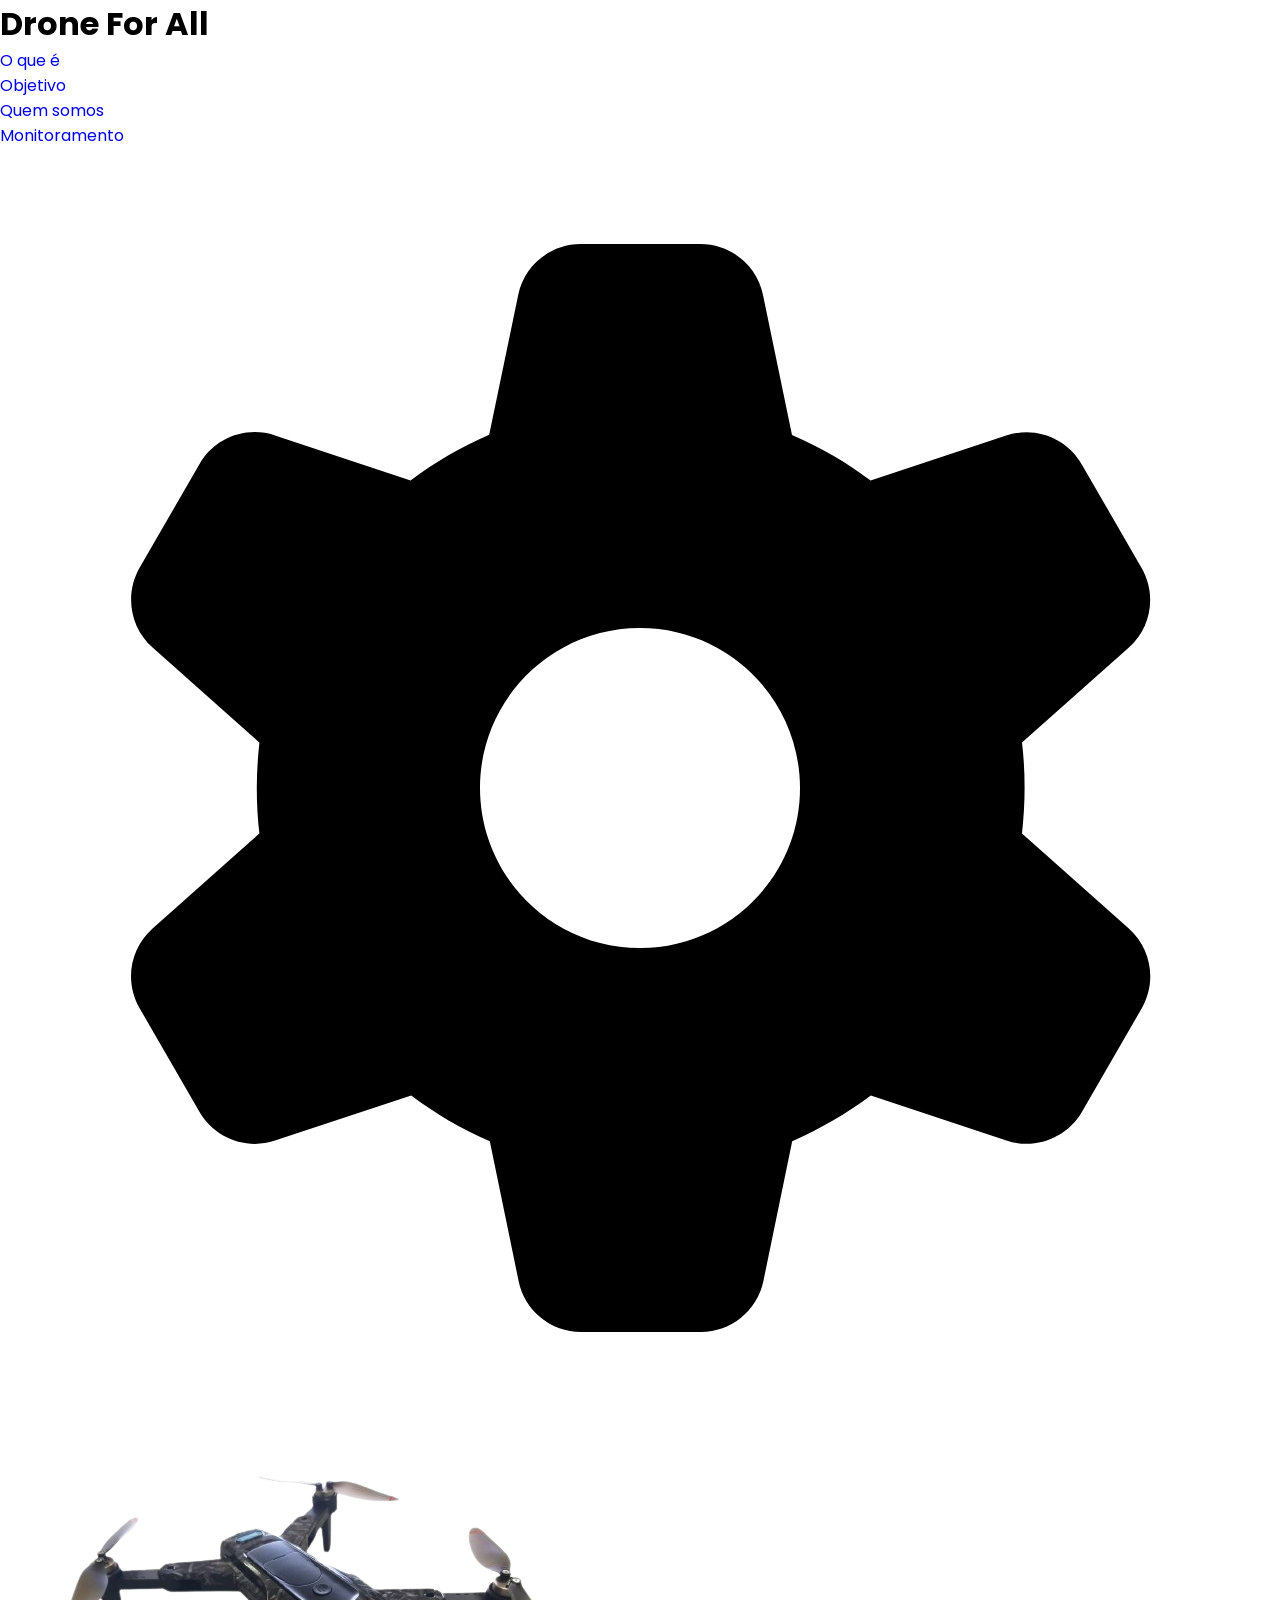
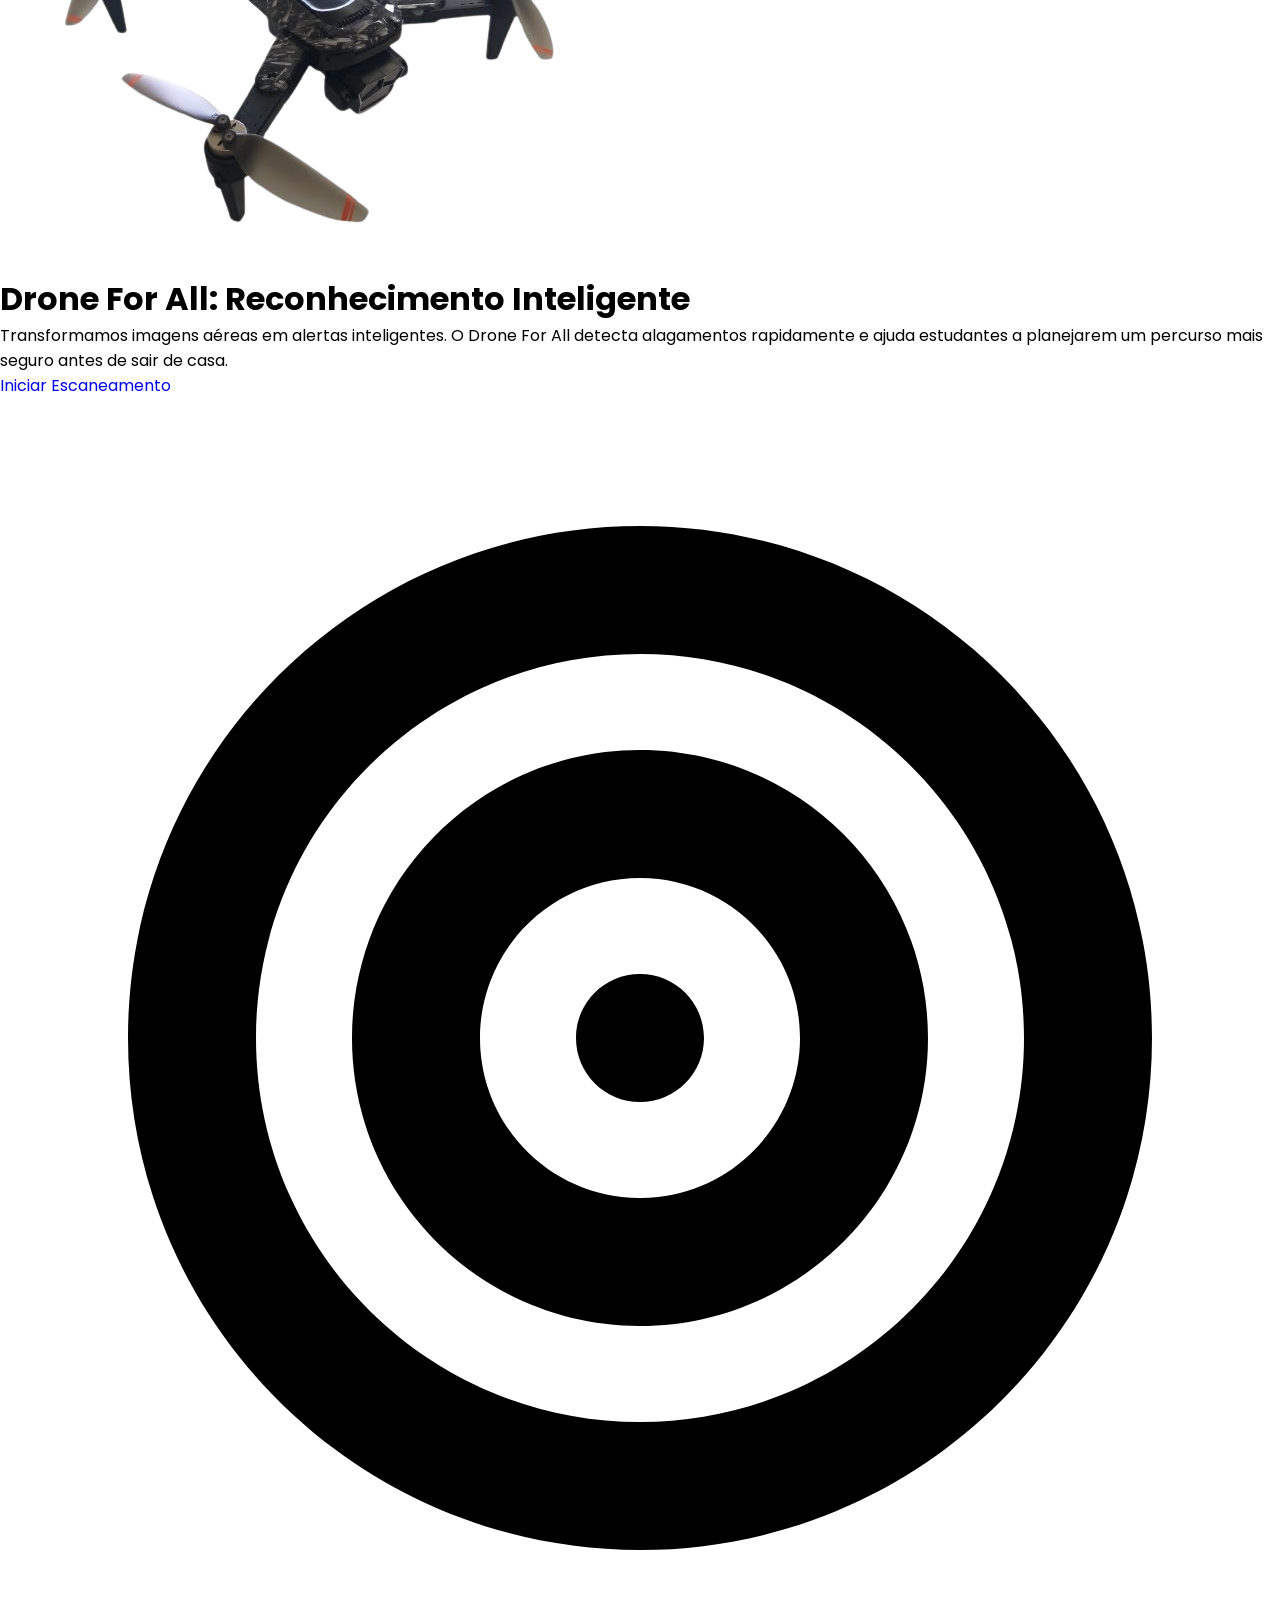
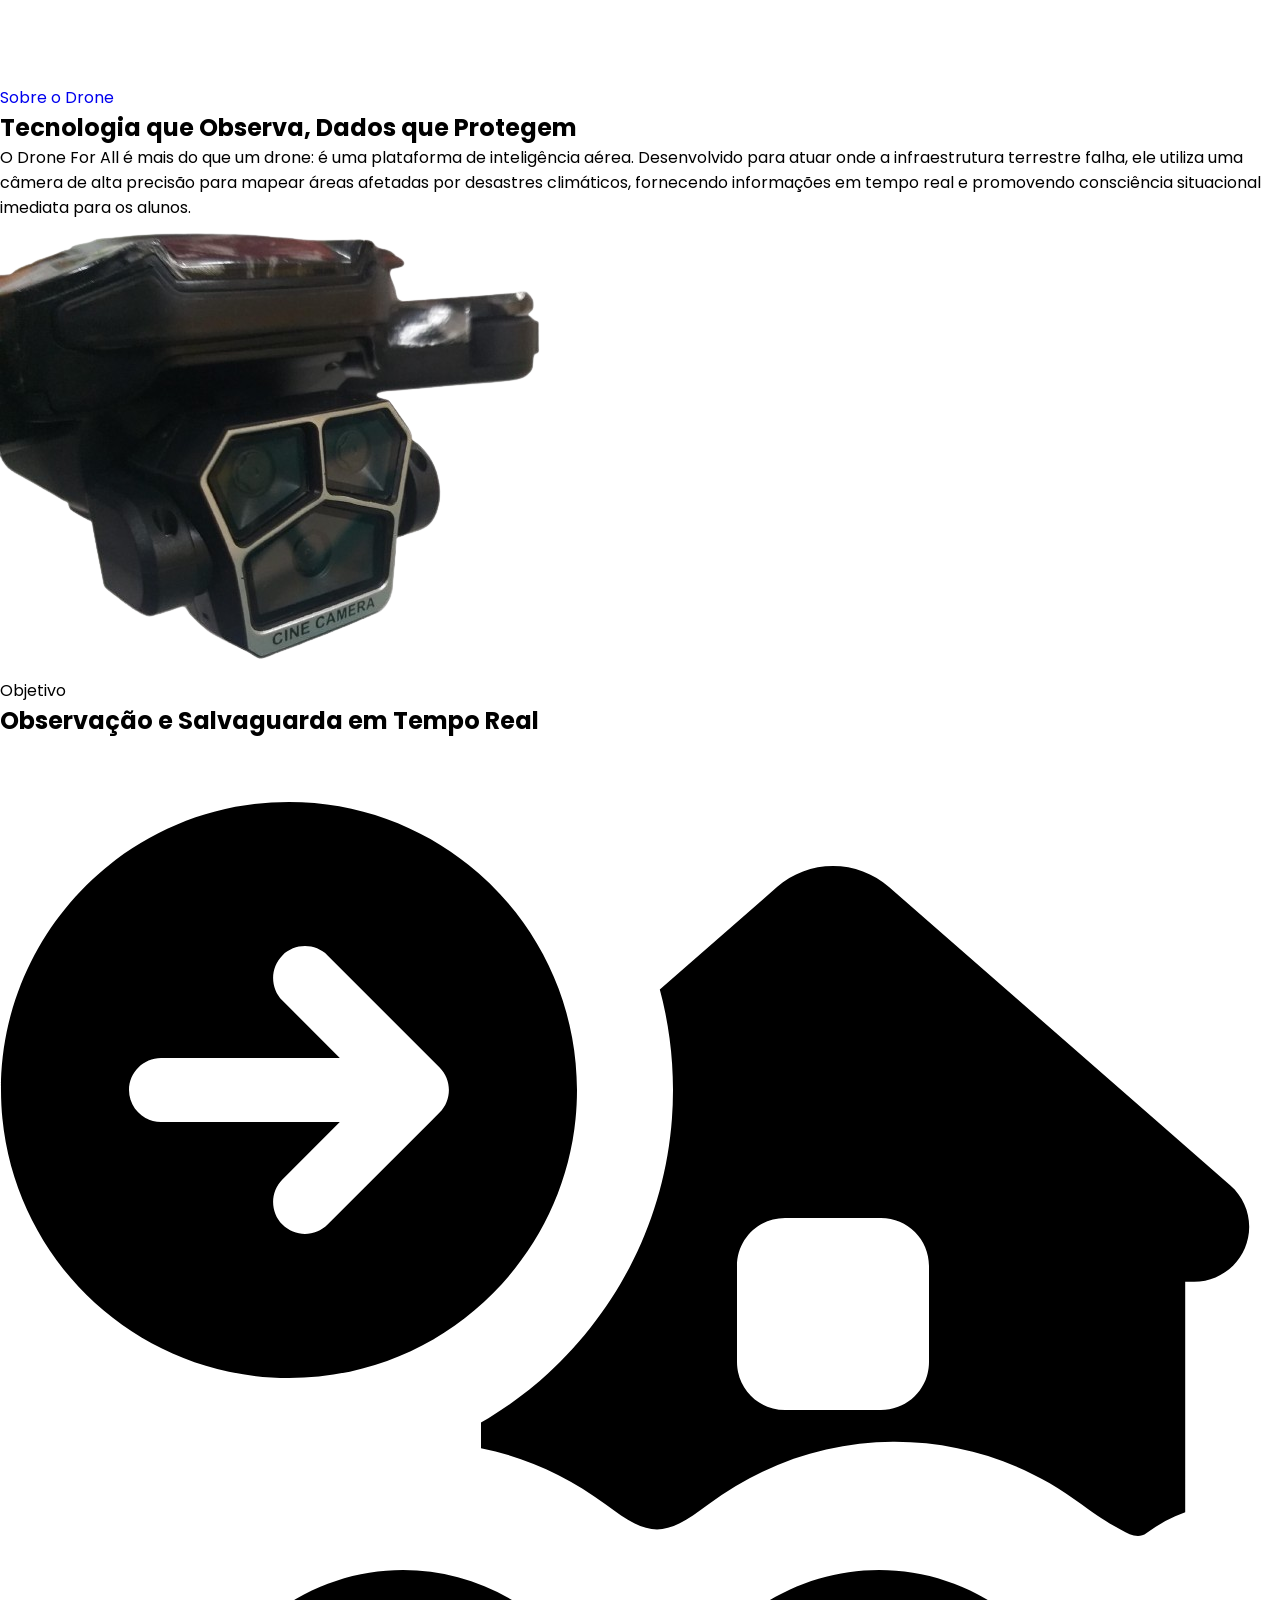
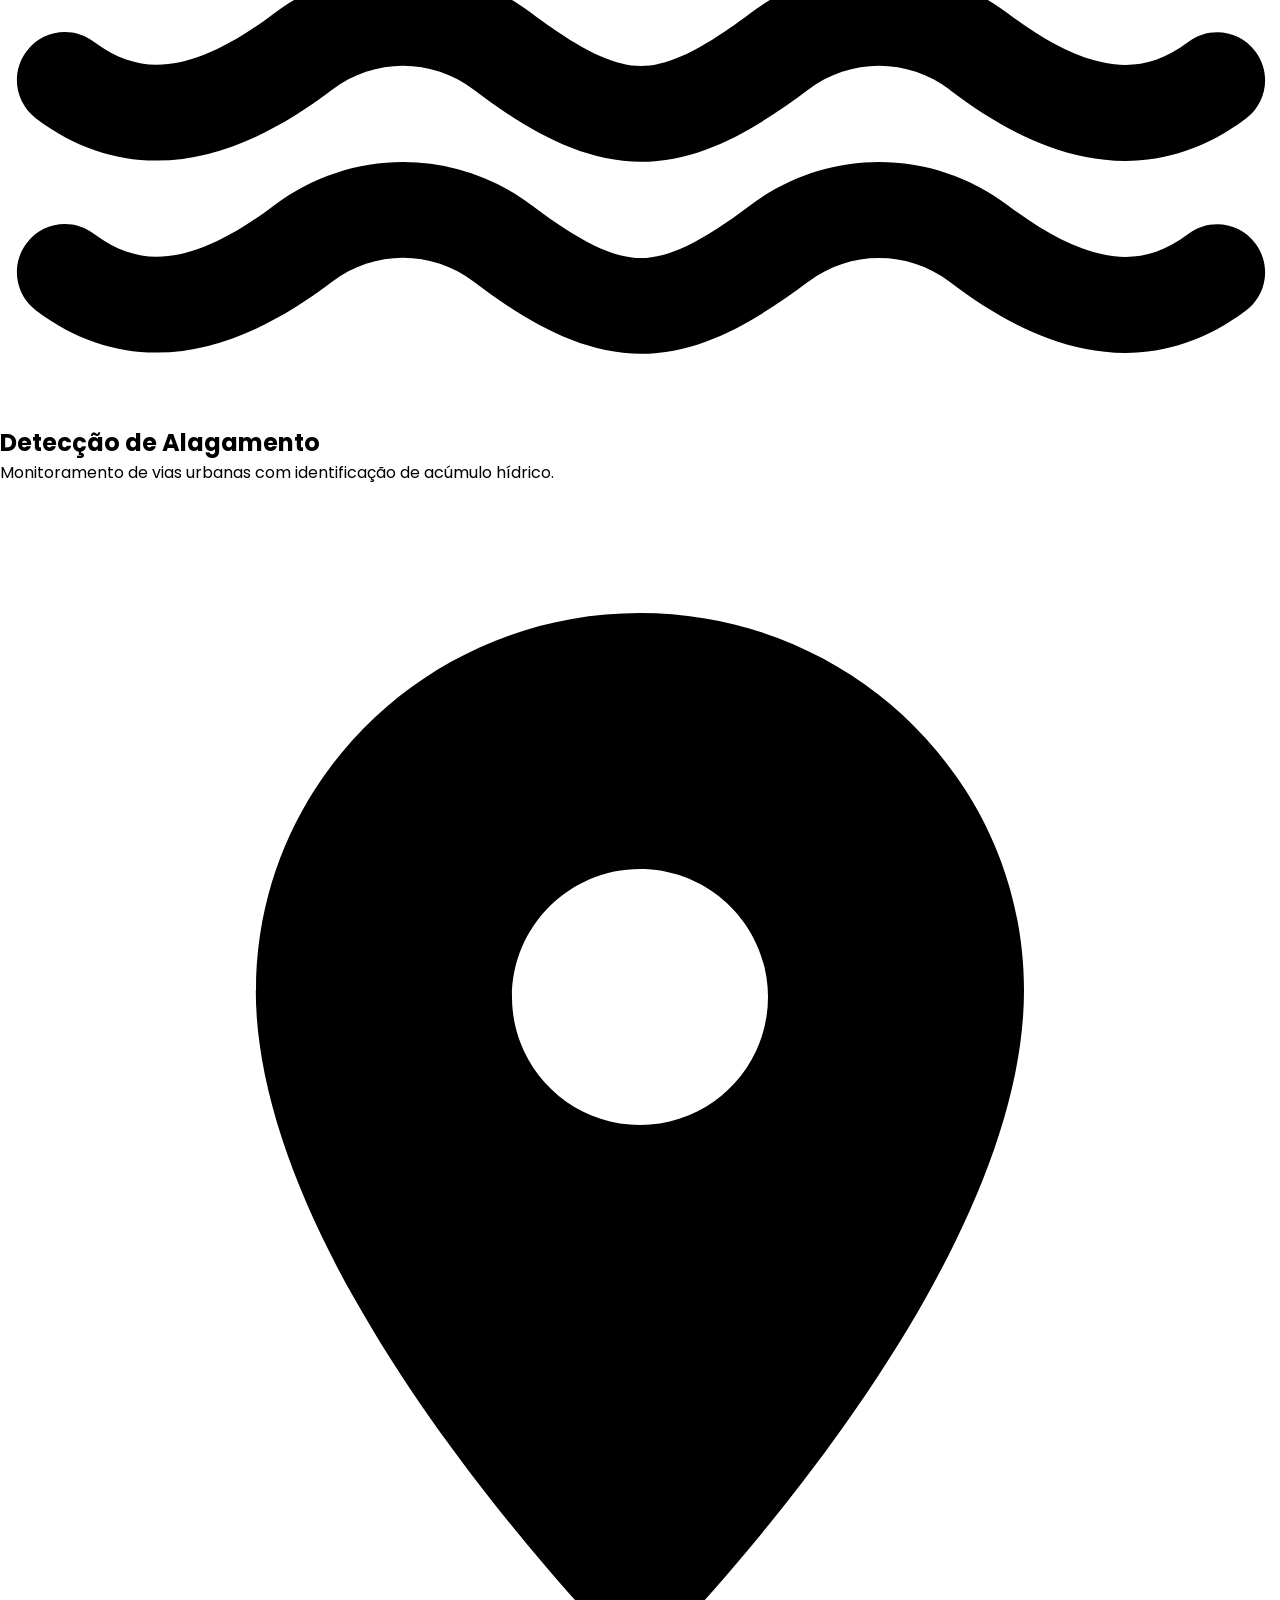
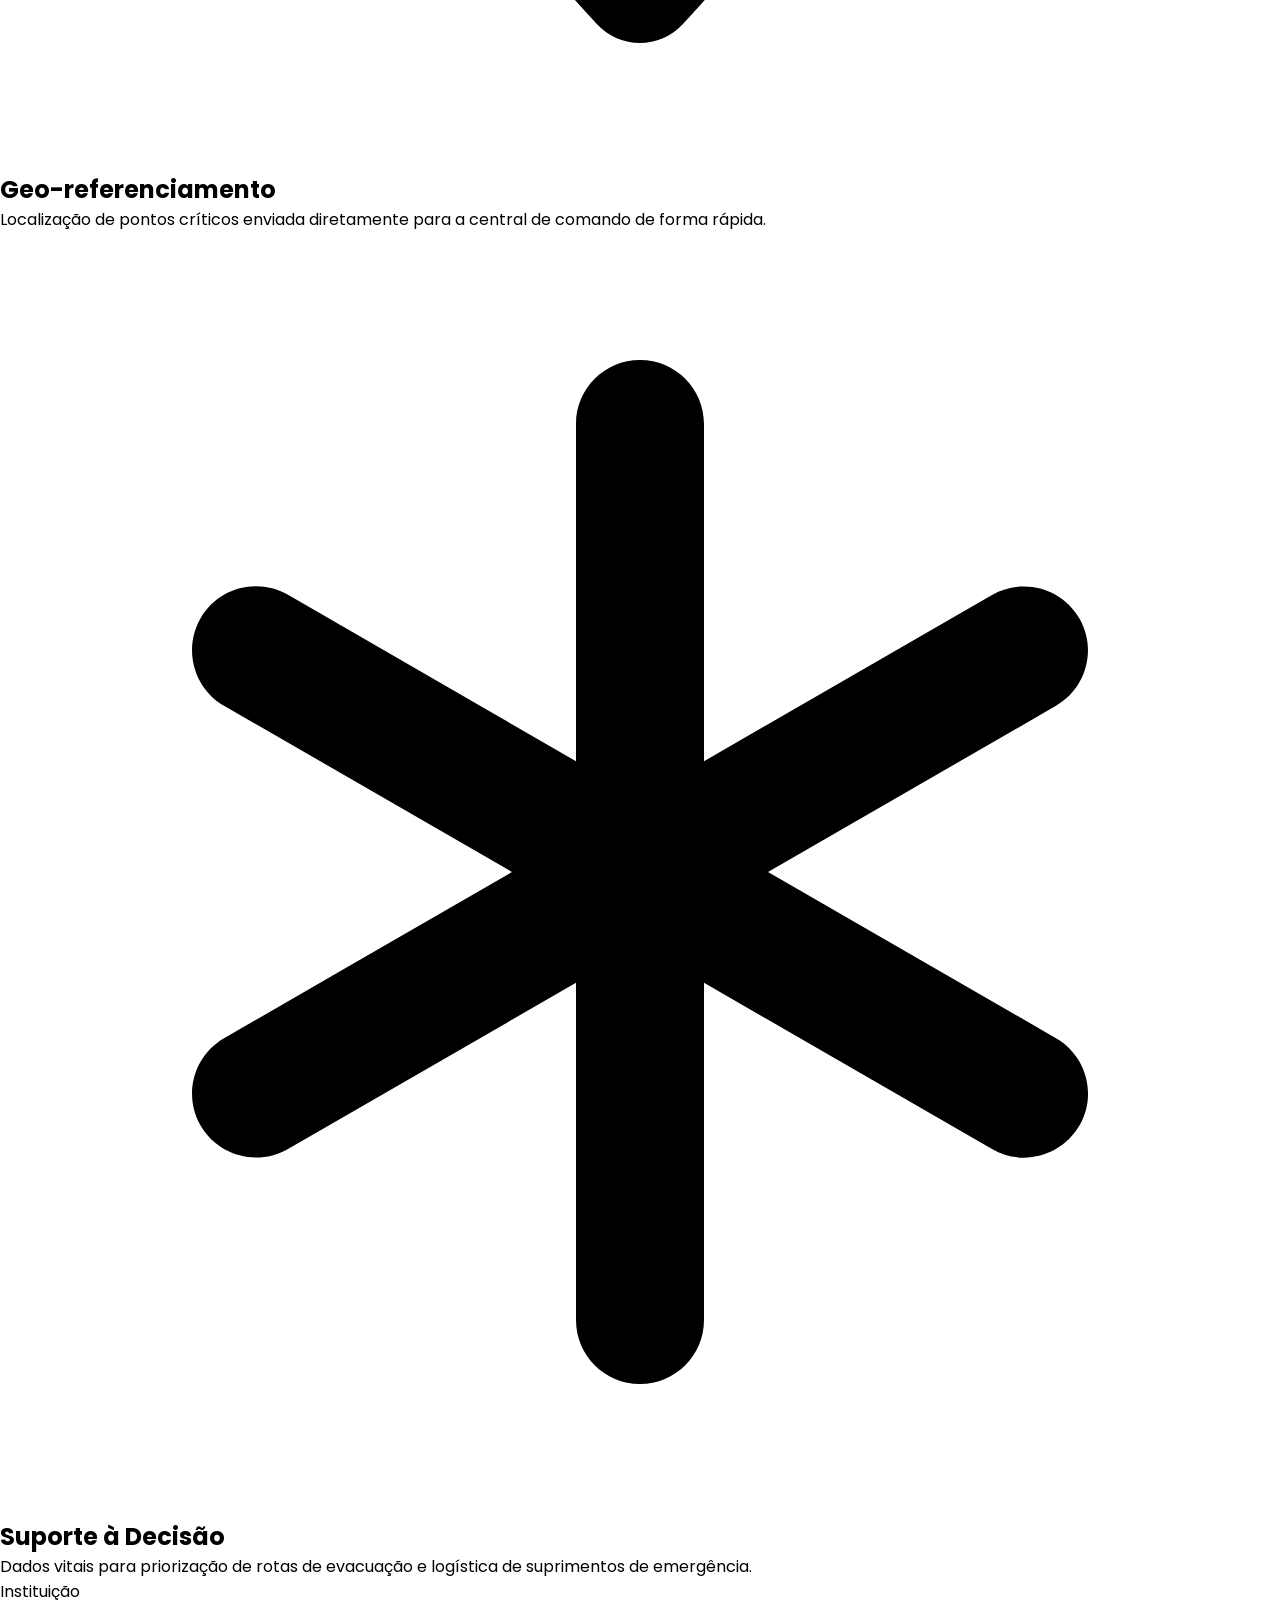
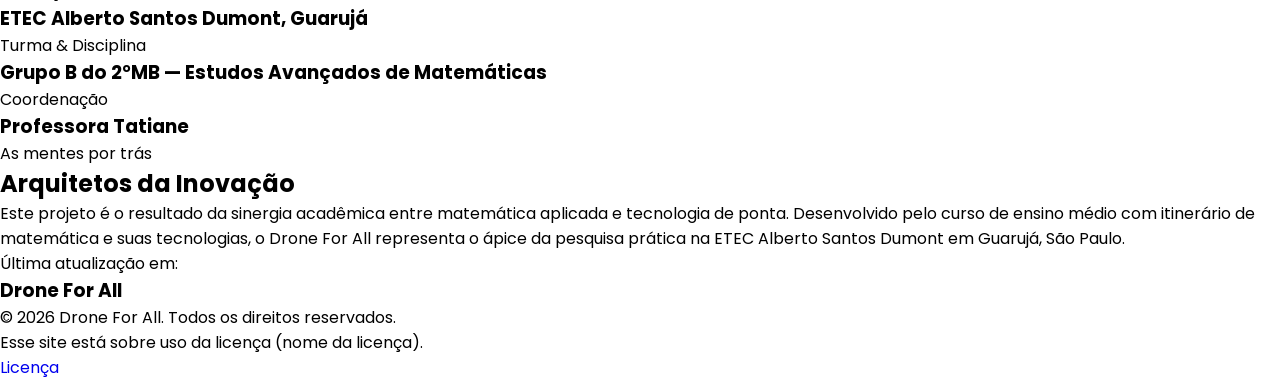
==== index.html @ 11ef4b7c "disponibilizar raiz do projeto" ====
<!doctype html>
<html lang="pt-br">
  <head>
    <meta charset="UTF-8" />
    <meta http-equiv="X-UA-Compatible" content="IE=edge" />
    <meta name="viewport" content="width=device-width, initial-scale=1.0" />
    <title>Drone For All</title>
    <link rel="stylesheet" href="style.css" />
    <link rel="shortcut icon" href="/images/drone_sem_fundo.png" type="image/x-icon">
    <link rel="preconnect" href="https://fonts.googleapis.com" />
    <link rel="preconnect" href="https://fonts.gstatic.com" crossorigin />
    <link
      href="https://fonts.googleapis.com/css2?family=Poppins:ital,wght@0,100;0,200;0,300;0,400;0,500;0,600;0,700;0,800;0,900;1,100;1,200;1,300;1,400;1,500;1,600;1,700;1,800;1,900&display=swap"
      rel="stylesheet"
    />
  </head>
  <body>
    <header>
      <div id="header">
        <h1>Drone For All</h1>

        <nav>
          <ul>
            <li><a href="#whatIs">O que é</a></li>
            <li><a href="#objective">Objetivo</a></li>
            <li><a href="#aboutUs">Quem somos</a></li>
            <li><a href="#monitoring">Monitoramento</a></li>
          </ul>
        </nav>

        <!-- SVG de engrenagem -->
        <svg id="gear" xmlns="http://www.w3.org/2000/svg" viewBox="0 0 640 640">
          <!--!Font Awesome Free v7.3.1 by @fontawesome - https://fontawesome.com License - https://fontawesome.com/license/free Copyright 2026 Fonticons, Inc.-->
          <path
            d="M259.1 73.5C262.1 58.7 275.2 48 290.4 48L350.2 48C365.4 48 378.5 58.7 381.5 73.5L396 143.5C410.1 149.5 423.3 157.2 435.3 166.3L503.1 143.8C517.5 139 533.3 145 540.9 158.2L570.8 210C578.4 223.2 575.7 239.8 564.3 249.9L511 297.3C511.9 304.7 512.3 312.3 512.3 320C512.3 327.7 511.8 335.3 511 342.7L564.4 390.2C575.8 400.3 578.4 417 570.9 430.1L541 481.9C533.4 495 517.6 501.1 503.2 496.3L435.4 473.8C423.3 482.9 410.1 490.5 396.1 496.6L381.7 566.5C378.6 581.4 365.5 592 350.4 592L290.6 592C275.4 592 262.3 581.3 259.3 566.5L244.9 496.6C230.8 490.6 217.7 482.9 205.6 473.8L137.5 496.3C123.1 501.1 107.3 495.1 99.7 481.9L69.8 430.1C62.2 416.9 64.9 400.3 76.3 390.2L129.7 342.7C128.8 335.3 128.4 327.7 128.4 320C128.4 312.3 128.9 304.7 129.7 297.3L76.3 249.8C64.9 239.7 62.3 223 69.8 209.9L99.7 158.1C107.3 144.9 123.1 138.9 137.5 143.7L205.3 166.2C217.4 157.1 230.6 149.5 244.6 143.4L259.1 73.5zM320.3 400C364.5 399.8 400.2 363.9 400 319.7C399.8 275.5 363.9 239.8 319.7 240C275.5 240.2 239.8 276.1 240 320.3C240.2 364.5 276.1 400.2 320.3 400z"
          />
        </svg>
      </div>
    </header>

    <main>
      <div id="hero">
        <img src="/images/drone_sem_fundo.png" alt="drone for all" />

        <h1>Drone For All: Reconhecimento Inteligente</h1>

        <p>
          Transformamos imagens aéreas em alertas inteligentes. O Drone For All
          detecta alagamentos rapidamente e ajuda estudantes a planejarem um
          percurso mais seguro antes de sair de casa.
        </p>

        <div id="btns">
          <a href="#monitoring"
            >Iniciar Escaneamento

            <!-- SVG de alvo -->
            <svg xmlns="http://www.w3.org/2000/svg" viewBox="0 0 640 640">
              <!--!Font Awesome Free v7.3.1 by @fontawesome - https://fontawesome.com License - https://fontawesome.com/license/free Copyright 2026 Fonticons, Inc.-->
              <path
                d="M512 320C512 214 426 128 320 128C214 128 128 214 128 320C128 426 214 512 320 512C426 512 512 426 512 320zM64 320C64 178.6 178.6 64 320 64C461.4 64 576 178.6 576 320C576 461.4 461.4 576 320 576C178.6 576 64 461.4 64 320zM320 400C364.2 400 400 364.2 400 320C400 275.8 364.2 240 320 240C275.8 240 240 275.8 240 320C240 364.2 275.8 400 320 400zM320 176C399.5 176 464 240.5 464 320C464 399.5 399.5 464 320 464C240.5 464 176 399.5 176 320C176 240.5 240.5 176 320 176zM288 320C288 302.3 302.3 288 320 288C337.7 288 352 302.3 352 320C352 337.7 337.7 352 320 352C302.3 352 288 337.7 288 320z"
              /></svg
          ></a>

          <a href="#whatsIs">Sobre o Drone</a>
        </div>
      </div>

      <section id="whatIs">
        <h1>Tecnologia que Observa, Dados que Protegem</h1>

        <p>
          O Drone For All é mais do que um drone: é uma plataforma de
          inteligência aérea. Desenvolvido para atuar onde a infraestrutura
          terrestre falha, ele utiliza uma câmera de alta precisão para mapear
          áreas afetadas por desastres climáticos, fornecendo informações em
          tempo real e promovendo consciência situacional imediata para os
          alunos.
        </p>

        <img src="/images/camera_drone.png" alt="câmera do drone" />
      </section>

      <section id="objective">
        <p>Objetivo</p>

        <h1>Observação e Salvaguarda em Tempo Real</h1>

        <div id="cards">
          <div class="card">
            <!-- SVG de casa em tsunami -->
            <svg xmlns="http://www.w3.org/2000/svg" viewBox="0 0 640 640">
              <!--!Font Awesome Free v7.3.1 by @fontawesome - https://fontawesome.com License - https://fontawesome.com/license/free Copyright 2026 Fonticons, Inc.-->
              <path
                d="M288.5 176C288.5 96.5 224 32 144.5 32C65 32 .5 96.5 .5 176C.5 255.5 65 320 144.5 320C224 320 288.5 255.5 288.5 176zM141.2 108.7C147.4 102.5 157.6 102.5 163.8 108.7L219.8 164.7C226 170.9 226 181.1 219.8 187.3L163.8 243.3C157.6 249.5 147.4 249.5 141.2 243.3C135 237.1 135 226.9 141.2 220.7L169.9 192L80.5 192C71.7 192 64.5 184.8 64.5 176C64.5 167.2 71.7 160 80.5 160L169.9 160L141.2 131.3C135 125.1 135 114.9 141.2 108.7zM336.5 176C336.5 247.1 297.9 309.1 240.5 342.3L240.5 355.1C262.6 359.6 283.9 369 302.9 383.3C325 399.9 332 399.9 354.1 383.3C381.6 362.6 414 352.1 446.5 351.9C479.6 351.7 512.8 362.1 540.9 383.3C547.8 388.5 553.7 392.3 558.9 395C559.5 395.3 560.1 395.6 560.7 396C564.9 398.3 569.2 400.6 573.3 397.5C579.3 393 585.9 389.5 592.6 387.1L592.6 271.9L597.1 271.9C612.3 271.9 624.6 259.6 624.6 244.4C624.6 236.5 621.2 228.9 615.2 223.7L444.5 74.5C436.8 67.7 426.8 64 416.5 64C406.2 64 396.2 67.7 388.5 74.5L329.9 125.8C334.2 141.8 336.5 158.6 336.5 176zM368.5 264C368.5 250.7 379.2 240 392.5 240L440.5 240C453.8 240 464.5 250.7 464.5 264L464.5 312C464.5 325.3 453.8 336 440.5 336L392.5 336C379.2 336 368.5 325.3 368.5 312L368.5 264zM475.1 476.1C494.1 490.5 517 504.3 542.3 509.4C568.8 514.8 596.6 510.2 623 490.3C633.6 482.3 635.7 467.3 627.7 456.7C619.7 446.1 604.7 444 594.1 452C579.2 463.2 565.5 465.1 551.8 462.3C536.9 459.3 520.9 450.4 504 437.7C465.6 408.7 413.5 408.7 375 437.7C351 455.8 334.3 464 320.5 464C306.7 464 290 455.8 266 437.7C227.6 408.7 175.5 408.7 137 437.7C115.4 454 95.7 463.5 78.1 463.4C68.5 463.3 58.2 460.4 46.9 451.9C36.3 443.9 21.3 446 13.3 456.6C5.3 467.2 7.4 482.2 18 490.2C37.1 504.6 57.4 511.2 77.8 511.3C111.7 511.5 142.1 493.9 165.9 476C187.2 459.9 215.8 459.9 237.1 476C261.3 494.3 289.4 511.9 320.5 511.9C351.6 511.9 379.6 494.2 403.9 476C425.2 459.9 453.8 459.9 475.1 476zM403.9 572.1C425.2 556 453.8 556 475.1 572.1C494.1 586.5 517 600.3 542.3 605.4C568.8 610.8 596.6 606.2 623 586.3C633.6 578.3 635.7 563.3 627.7 552.7C619.7 542.1 604.7 540 594.1 548C579.2 559.2 565.5 561.1 551.8 558.3C536.9 555.3 520.9 546.4 504 533.7C465.6 504.7 413.5 504.7 375 533.7C351 551.8 334.3 560 320.5 560C306.7 560 290 551.8 266 533.7C227.6 504.7 175.5 504.7 137 533.7C115.4 550 95.7 559.5 78.1 559.4C68.5 559.3 58.2 556.4 46.9 547.9C36.3 539.9 21.3 542 13.3 552.6C5.3 563.2 7.4 578.2 18 586.2C37.1 600.6 57.4 607.2 77.8 607.3C111.7 607.5 142.1 589.9 165.9 572C187.2 555.9 215.8 555.9 237.1 572C261.3 590.3 289.4 607.9 320.5 607.9C351.6 607.9 379.6 590.2 403.9 572z"
              />
            </svg>

            <h1>Detecção de Alagamento</h1>

            <p>
              Monitoramento de vias urbanas com identificação de acúmulo
              hídrico.
            </p>
          </div>

          <div class="card">
            <!-- SVG de local point -->
            <svg xmlns="http://www.w3.org/2000/svg" viewBox="0 0 640 640">
              <!--!Font Awesome Free v7.3.1 by @fontawesome - https://fontawesome.com License - https://fontawesome.com/license/free Copyright 2026 Fonticons, Inc.-->
              <path
                d="M128 252.6C128 148.4 214 64 320 64C426 64 512 148.4 512 252.6C512 371.9 391.8 514.9 341.6 569.4C329.8 582.2 310.1 582.2 298.3 569.4C248.1 514.9 127.9 371.9 127.9 252.6zM320 320C355.3 320 384 291.3 384 256C384 220.7 355.3 192 320 192C284.7 192 256 220.7 256 256C256 291.3 284.7 320 320 320z"
              />
            </svg>

            <h1>Geo-referenciamento</h1>

            <p>
              Localização de pontos críticos enviada diretamente para a central
              de comando de forma rápida.
            </p>
          </div>

          <div class="card">
            <!-- SVG de asterisco -->
            <svg xmlns="http://www.w3.org/2000/svg" viewBox="0 0 640 640">
              <!--!Font Awesome Free v7.3.1 by @fontawesome - https://fontawesome.com License - https://fontawesome.com/license/free Copyright 2026 Fonticons, Inc.-->
              <path
                d="M320 64C337.7 64 352 78.3 352 96L352 264.6L496 181.5C511.3 172.7 530.9 177.9 539.7 193.2C548.5 208.5 543.3 228.1 528 236.9L384 320L528 403.1C543.3 411.9 548.6 431.5 539.7 446.8C530.8 462.1 511.3 467.4 496 458.5L352 375.4L352 544C352 561.7 337.7 576 320 576C302.3 576 288 561.7 288 544L288 375.4L144 458.5C128.7 467.3 109.1 462.1 100.3 446.8C91.5 431.5 96.7 412 112 403.1L256 320L112 236.9C96.7 228 91.5 208.5 100.3 193.1C109.1 177.7 128.7 172.6 144 181.4L288 264.6L288 96C288 78.3 302.3 64 320 64z"
              />
            </svg>

            <h1>Suporte à Decisão</h1>

            <p>
              Dados vitais para priorização de rotas de evacuação e logística de
              suprimentos de emergência.
            </p>
          </div>
        </div>
      </section>

      <section id="aboutUs">
        <div id="cards">
          <div class="card">
            <p class="label">Instituição</p>

            <h3>ETEC Alberto Santos Dumont, Guarujá</h3>
          </div>

          <div class="card">
            <p class="label">Turma & Disciplina</p>

            <h3>Grupo B do 2°MB — Estudos Avançados de Matemáticas</h3>
          </div>

          <div class="card">
            <p class="label">Coordenação</p>

            <h3>Professora Tatiane</h3>
          </div>
        </div>

        <div id="content">
          <p class="label">As mentes por trás</p>

          <h1>Arquitetos da Inovação</h1>

          <p>
            Este projeto é o resultado da sinergia acadêmica entre matemática
            aplicada e tecnologia de ponta. Desenvolvido pelo curso de ensino
            médio com itinerário de matemática e suas tecnologias, o Drone For
            All representa o ápice da pesquisa prática na ETEC Alberto Santos
            Dumont em Guarujá, São Paulo.
          </p>
        </div>
      </section>

      <section id="monitoring">
        <!-- Colocar mapa das áreas alagadas. Não faço ideia de como vou ser capaz de fazer isso -->

        <div id="card">
          <p class="label">Última atualização em:</p>

          <div id="time"></div>
        </div>
      </section>
    </main>

    <footer>
      <h3>Drone For All</h3>

      <p>&copy; 2026 Drone For All. Todos os direitos reservados.</p>

      <p>Esse site está sobre uso da licença (nome da licença).</p>

      <a href="/LICENSE">Licença</a>
    </footer>
  </body>
</html>
---- style.css ----
* {
    margin: 0;
    padding: 0;
    box-sizing: border-box;
    font-family: 'Poppins', sans-serif;
    text-decoration: none;
}
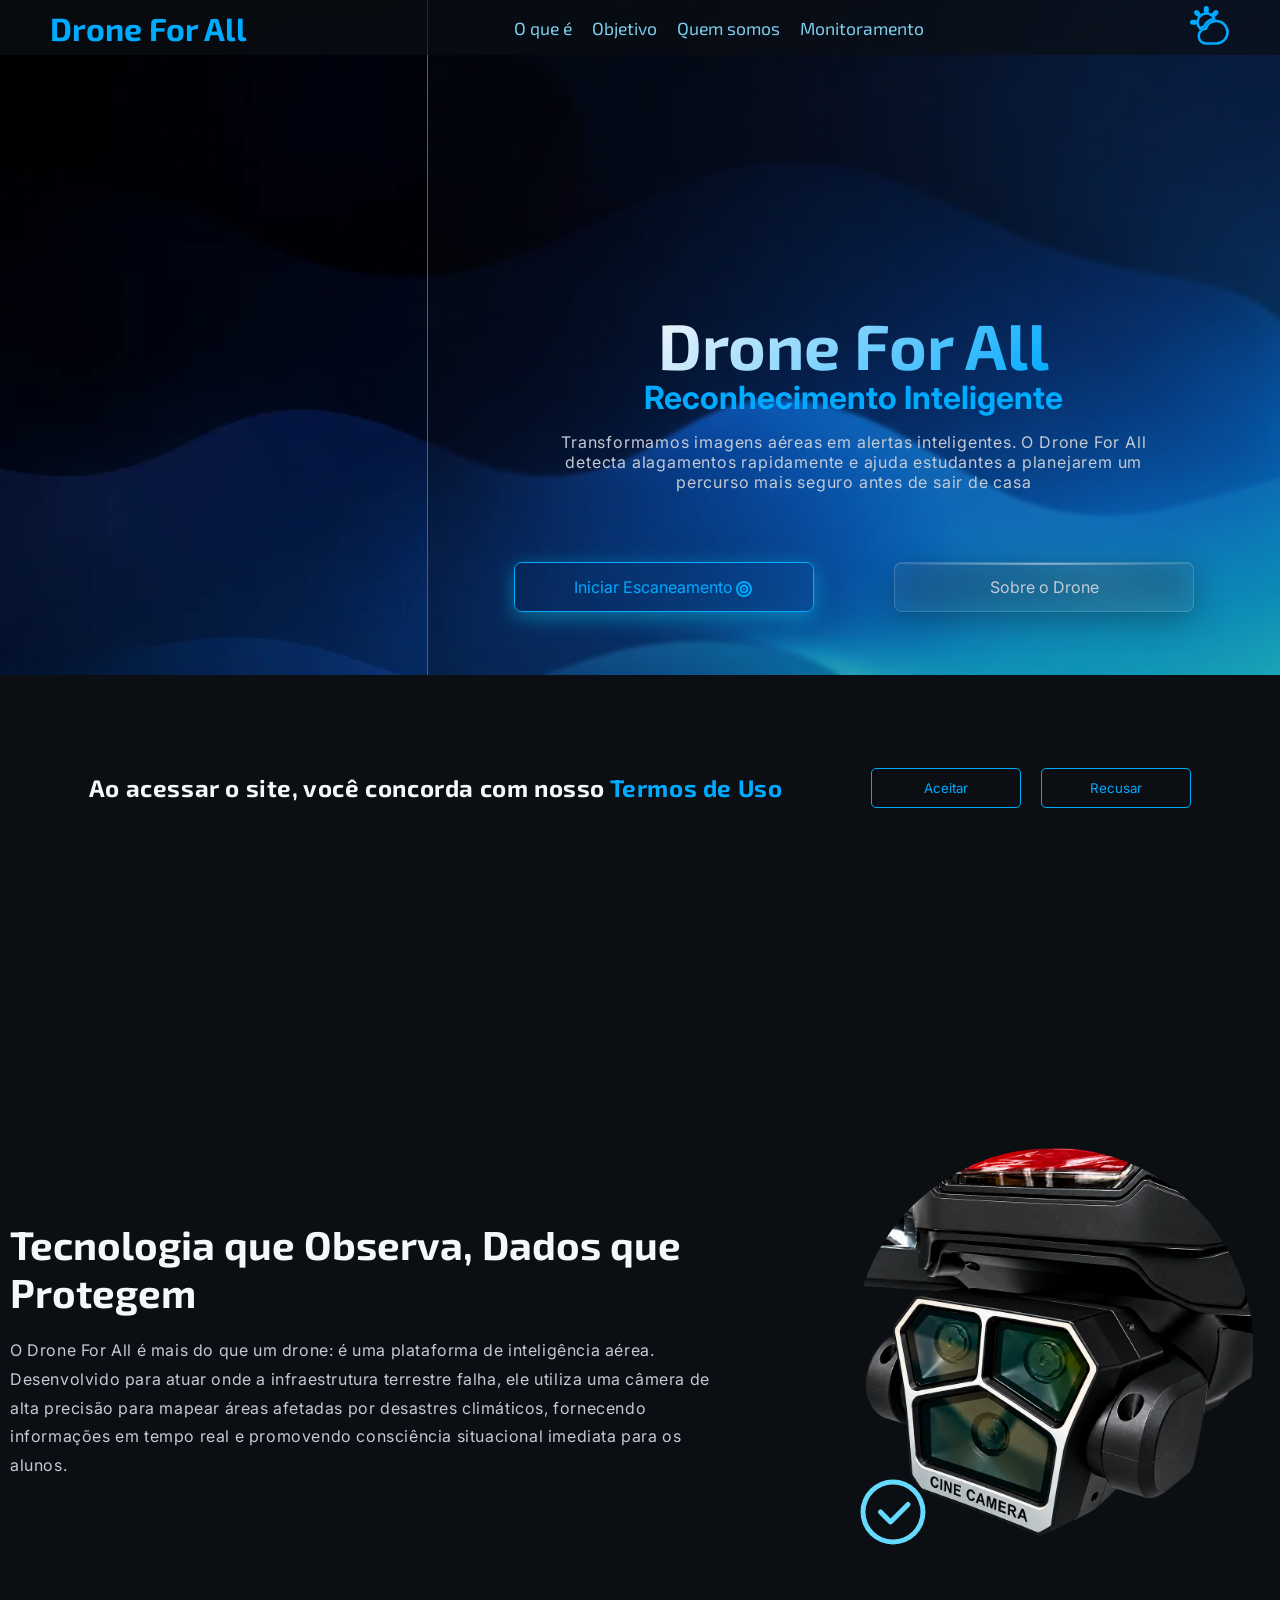
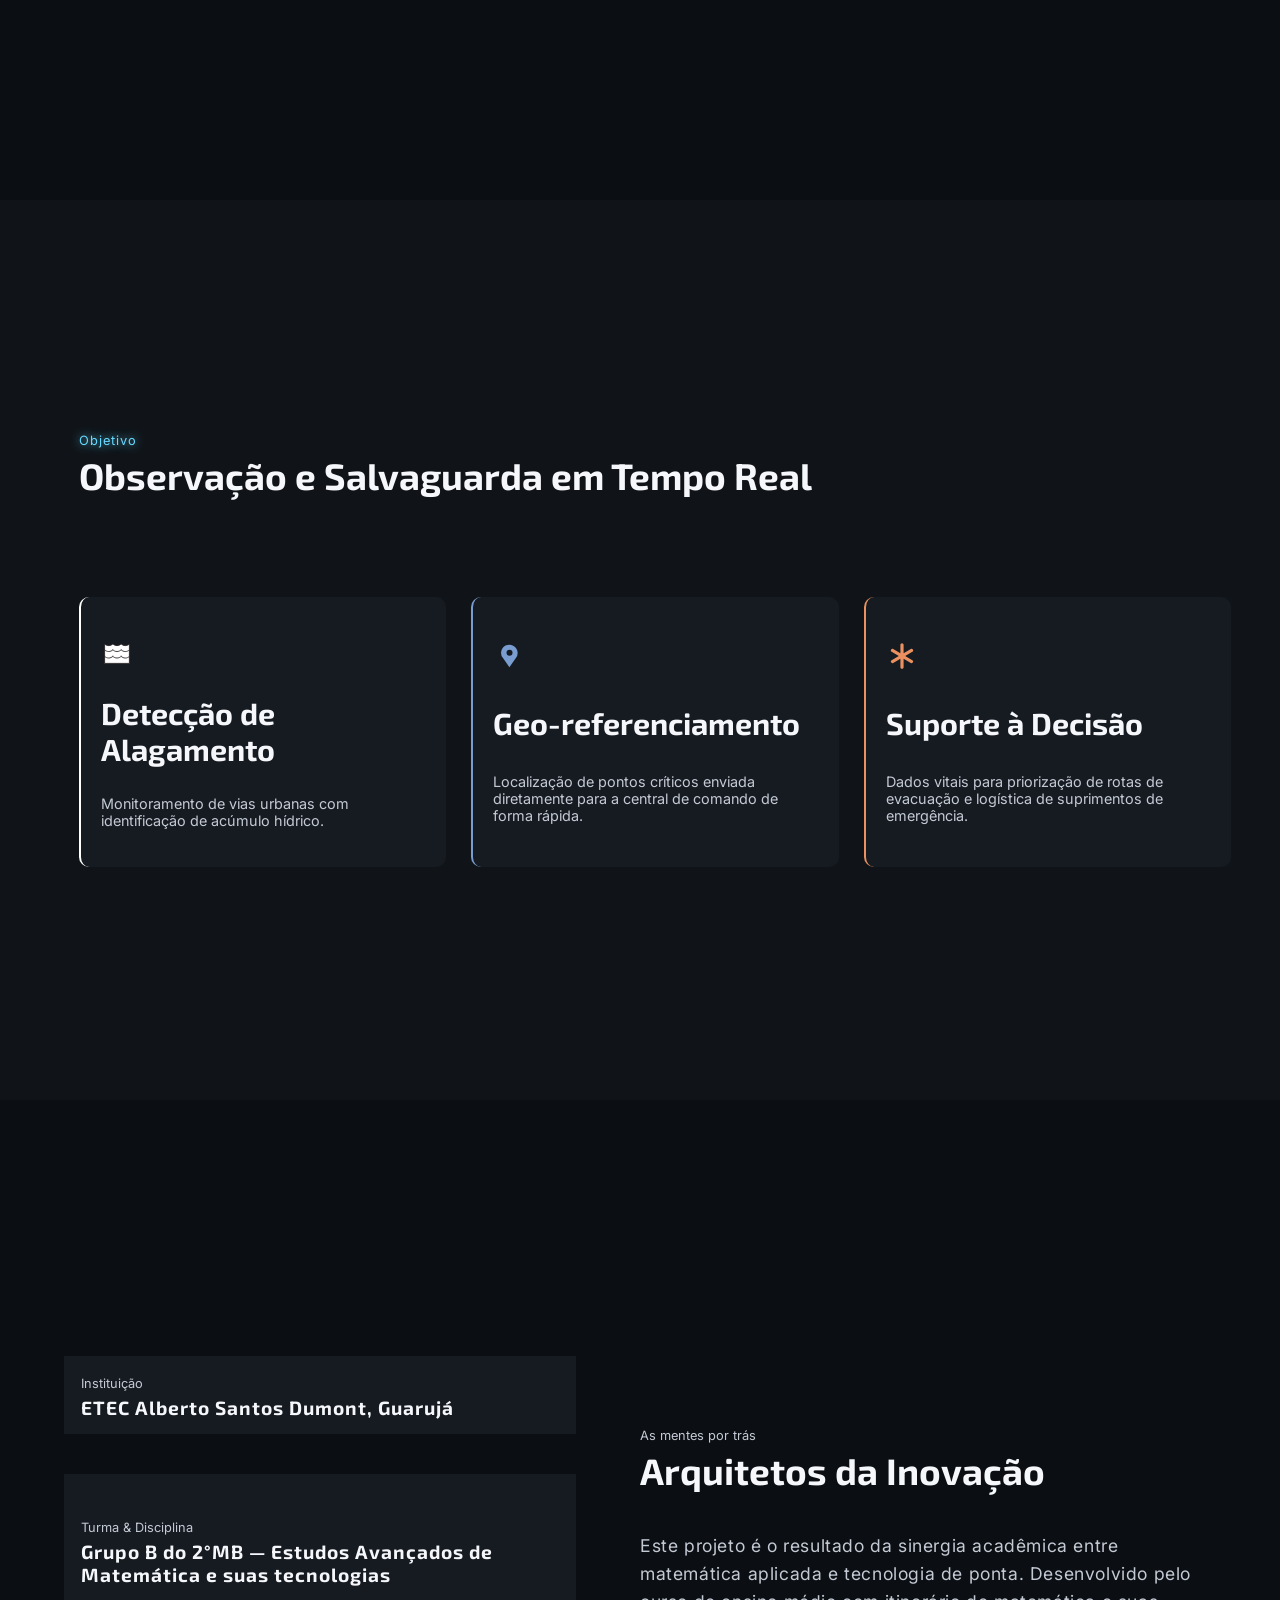
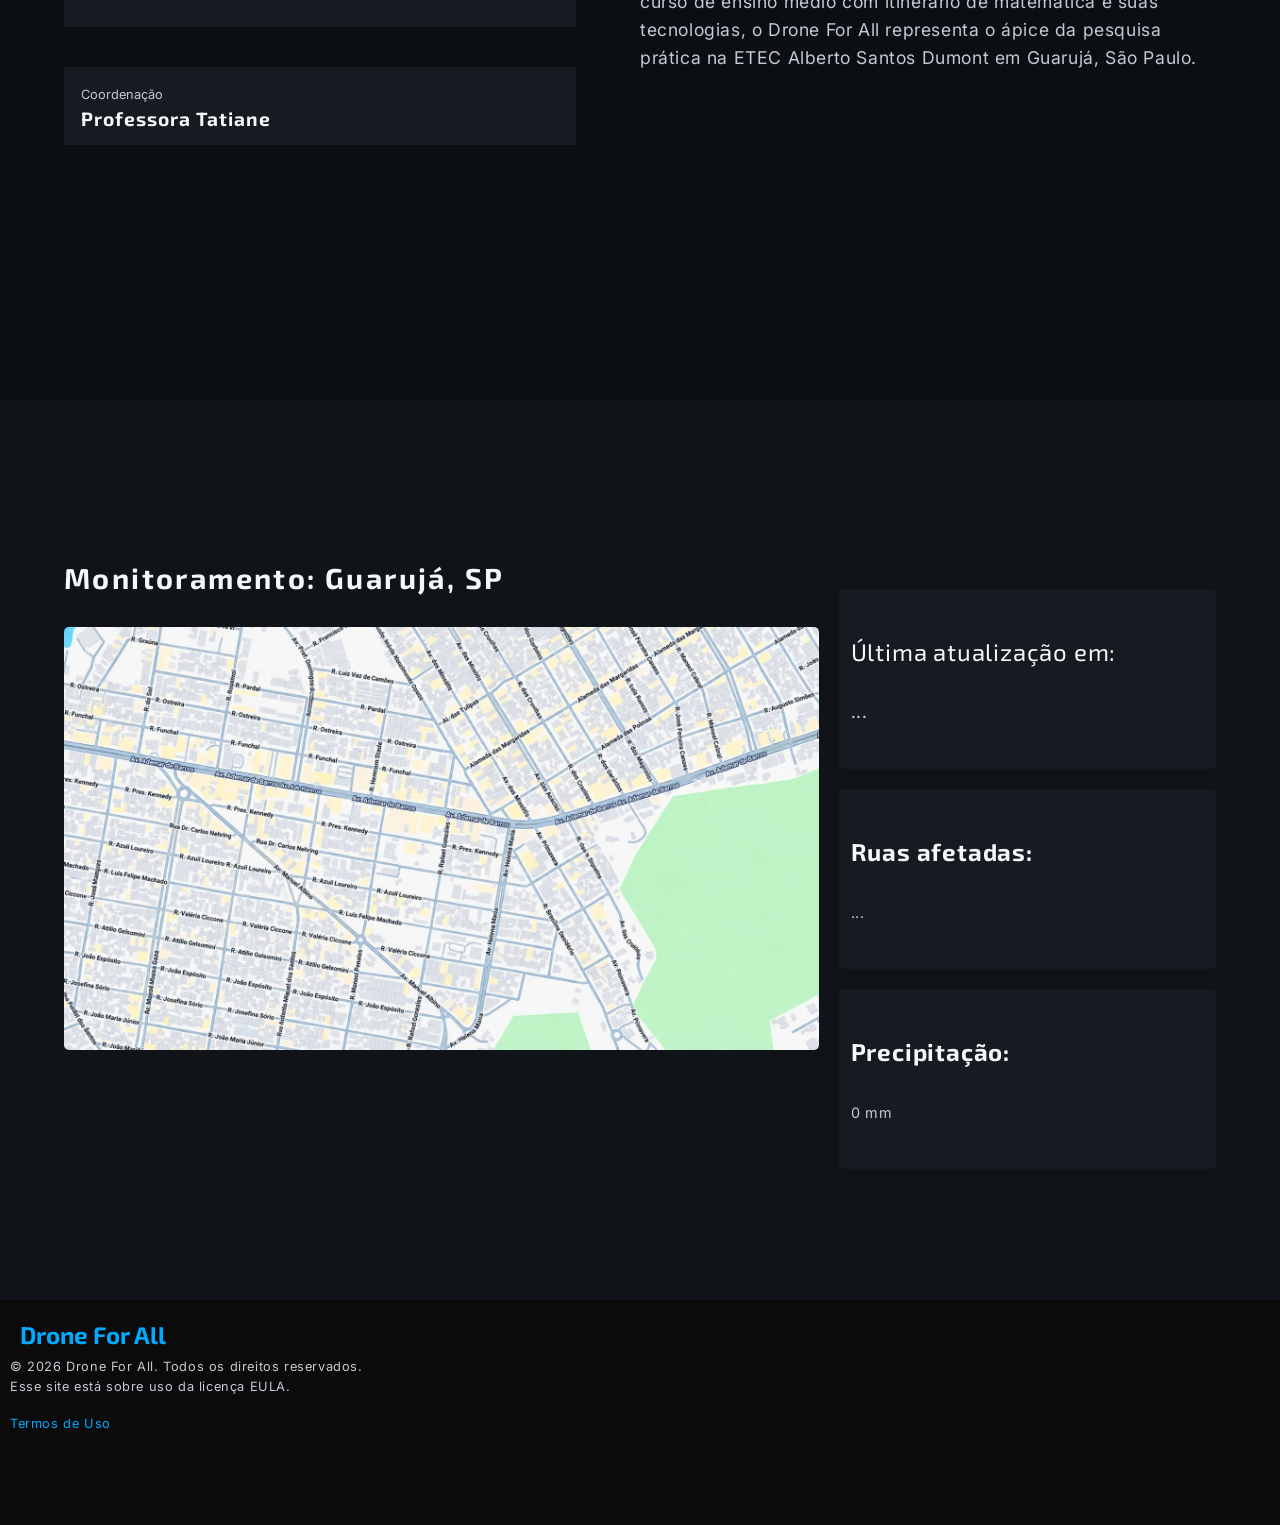
==== commit f51f8a27: "feat: Add main website structure and styling for Drone For All - Created index.html with header, mai" ====
--- a/index.html
+++ b/index.html
@@ -1,200 +1,379 @@
-<!doctype html>
+<!DOCTYPE html>
 <html lang="pt-br">
-  <head>
-    <meta charset="UTF-8" />
-    <meta http-equiv="X-UA-Compatible" content="IE=edge" />
-    <meta name="viewport" content="width=device-width, initial-scale=1.0" />
+
+<head>
+    <meta charset="UTF-8">
+    <meta http-equiv="X-UA-Compatible" content="IE=edge">
+    <meta name="viewport" content="width=device-width, initial-scale=1.0">
+    <meta name="author" content="Yuri Santos Brito">
+    <meta name="description" content="site informativo e de exibição dos dados obtidos pelo Drone For All">
+    <meta name="keywords"
+        content="drone,tecnologia,previsao do tempo,alagamento,alerta de alagamento,drone for all,etec">
     <title>Drone For All</title>
-    <link rel="stylesheet" href="style.css" />
-    <link rel="shortcut icon" href="/images/drone_sem_fundo.png" type="image/x-icon">
-    <link rel="preconnect" href="https://fonts.googleapis.com" />
-    <link rel="preconnect" href="https://fonts.gstatic.com" crossorigin />
+    <link rel="stylesheet" href="style.css">
+    <script src="script.js" defer></script>
+    <link rel="shortcut icon" href="images/drone.svg" type="image/x-icon">
+    <link rel="preconnect" href="https://fonts.googleapis.com">
+    <link rel="preconnect" href="https://fonts.gstatic.com" crossorigin>
+    <link href="https://fonts.googleapis.com/css2?family=Exo+2:ital,wght@0,100..900;1,100..900&display=swap"
+        rel="stylesheet">
+    <link rel="preconnect" href="https://fonts.googleapis.com">
+    <link rel="preconnect" href="https://fonts.gstatic.com" crossorigin>
     <link
-      href="https://fonts.googleapis.com/css2?family=Poppins:ital,wght@0,100;0,200;0,300;0,400;0,500;0,600;0,700;0,800;0,900;1,100;1,200;1,300;1,400;1,500;1,600;1,700;1,800;1,900&display=swap"
-      rel="stylesheet"
-    />
-  </head>
-  <body>
+        href="https://fonts.googleapis.com/css2?family=Inter:ital,opsz,wght@0,14..32,100..900;1,14..32,100..900&display=swap"
+        rel="stylesheet">
+</head>
+
+<body>
+
     <header>
-      <div id="header">
+
         <h1>Drone For All</h1>
 
         <nav>
-          <ul>
-            <li><a href="#whatIs">O que é</a></li>
-            <li><a href="#objective">Objetivo</a></li>
-            <li><a href="#aboutUs">Quem somos</a></li>
-            <li><a href="#monitoring">Monitoramento</a></li>
-          </ul>
+            <ul>
+                <li><a href="#whatIs">O que é</a></li>
+                <li><a href="#objective">Objetivo</a></li>
+                <li><a href="#aboutUs">Quem somos</a></li>
+                <li><a href="#monitoring">Monitoramento</a></li>
+            </ul>
         </nav>
 
-        <!-- SVG de engrenagem -->
-        <svg id="gear" xmlns="http://www.w3.org/2000/svg" viewBox="0 0 640 640">
-          <!--!Font Awesome Free v7.3.1 by @fontawesome - https://fontawesome.com License - https://fontawesome.com/license/free Copyright 2026 Fonticons, Inc.-->
-          <path
-            d="M259.1 73.5C262.1 58.7 275.2 48 290.4 48L350.2 48C365.4 48 378.5 58.7 381.5 73.5L396 143.5C410.1 149.5 423.3 157.2 435.3 166.3L503.1 143.8C517.5 139 533.3 145 540.9 158.2L570.8 210C578.4 223.2 575.7 239.8 564.3 249.9L511 297.3C511.9 304.7 512.3 312.3 512.3 320C512.3 327.7 511.8 335.3 511 342.7L564.4 390.2C575.8 400.3 578.4 417 570.9 430.1L541 481.9C533.4 495 517.6 501.1 503.2 496.3L435.4 473.8C423.3 482.9 410.1 490.5 396.1 496.6L381.7 566.5C378.6 581.4 365.5 592 350.4 592L290.6 592C275.4 592 262.3 581.3 259.3 566.5L244.9 496.6C230.8 490.6 217.7 482.9 205.6 473.8L137.5 496.3C123.1 501.1 107.3 495.1 99.7 481.9L69.8 430.1C62.2 416.9 64.9 400.3 76.3 390.2L129.7 342.7C128.8 335.3 128.4 327.7 128.4 320C128.4 312.3 128.9 304.7 129.7 297.3L76.3 249.8C64.9 239.7 62.3 223 69.8 209.9L99.7 158.1C107.3 144.9 123.1 138.9 137.5 143.7L205.3 166.2C217.4 157.1 230.6 149.5 244.6 143.4L259.1 73.5zM320.3 400C364.5 399.8 400.2 363.9 400 319.7C399.8 275.5 363.9 239.8 319.7 240C275.5 240.2 239.8 276.1 240 320.3C240.2 364.5 276.1 400.2 320.3 400z"
-          />
-        </svg>
-      </div>
+        <div id="icons">
+
+            <a id="clima">
+                <!-- sol e nuvem -->
+                <svg id="Icons" style="enable-background:new 0 0 32 32;" version="1.1" viewBox="0 0 32 32"
+                    xml:space="preserve" xmlns="http://www.w3.org/2000/svg" xmlns:xlink="http://www.w3.org/1999/xlink">
+
+                    <!-- Raios do sol -->
+                    <g fill="none" stroke="hsl(200,100%, 50%)" stroke-linecap="round" stroke-linejoin="round"
+                        stroke-miterlimit="10" stroke-width="2">
+                        <path d="M4,14H2c-0.6,0-1-0.4-1-1s0.4-1,1-1h2c0.6,0,1,0.4,1,1S4.6,14,4,14z" />
+                        <path
+                            d="M19.4,7.6c-0.3,0-0.5-0.1-0.7-0.3c-0.4-0.4-0.4-1,0-1.4l1.4-1.4c0.4-0.4,1-0.4,1.4,0s0.4,1,0,1.4l-1.4,1.4C19.9,7.5,19.6,7.6,19.4,7.6z" />
+                        <path d="M13,5c-0.6,0-1-0.4-1-1V2c0-0.6,0.4-1,1-1s1,0.4,1,1v2C14,4.6,13.6,5,13,5z" />
+                        <path
+                            d="M6.6,7.6c-0.3,0-0.5-0.1-0.7-0.3L4.5,5.9c-0.4-0.4-0.4-1,0-1.4s1-0.4,1.4,0l1.4,1.4c0.4,0.4,0.4,1,0,1.4C7.1,7.5,6.9,7.6,6.6,7.6z" />
+                    </g>
+
+                    <!-- Nuvem -->
+                    <path fill="none" stroke="hsl(200,100%, 50%)" stroke-linecap="round" stroke-linejoin="round"
+                        stroke-miterlimit="10" stroke-width="2"
+                        d="M21.1,30h-8.3C9.6,30,7,27.4,7,24.1c0-3.2,2.5-5.8,5.7-5.9c1.2-3.7,4.5-6.2,8.4-6.2c4.9,0,8.9,4,8.9,9S26,30,21.1,30z" />
+
+                    <!-- Corpo do sol -->
+                    <path fill="none" stroke="hsl(200,100%, 50%)" stroke-linecap="round" stroke-linejoin="round"
+                        stroke-miterlimit="10" stroke-width="2"
+                        d="M11.3,16.4c1.5-3.3,4.6-5.7,8.1-6.2C18.3,7.7,15.8,6,13,6c-3.9,0-7,3.1-7,7c0,1.9,0.8,3.6,2,4.9C9,17.2,10.1,16.6,11.3,16.4z" />
+                </svg>
+            </a>
+
+        </div>
+
     </header>
 
     <main>
-      <div id="hero">
-        <img src="/images/drone_sem_fundo.png" alt="drone for all" />
-
-        <h1>Drone For All: Reconhecimento Inteligente</h1>
-
-        <p>
-          Transformamos imagens aéreas em alertas inteligentes. O Drone For All
-          detecta alagamentos rapidamente e ajuda estudantes a planejarem um
-          percurso mais seguro antes de sair de casa.
-        </p>
+        <div id="hero">
+
+            <div id="3d"></div>
+
+            <div id="content-bg">
+                <div id="content">
+
+                    <h1><span>Drone For All</span><br>Reconhecimento Inteligente</h1>
+
+                    <p>Transformamos imagens aéreas em alertas inteligentes. O Drone For All detecta alagamentos
+                        rapidamente e
+                        ajuda estudantes a planejarem um percurso mais seguro antes de sair de casa</p>
+
+                    <div id="buttons">
+
+
+                        <a id="scan-btn" href="#monitoring">Iniciar Escaneamento
+                            <svg xmlns="http://www.w3.org/2000/svg" fill="hsl(200, 100%, 50%)"
+                                viewBox="0 0 640 640"><!--!Font Awesome Free v7.3.1 by @fontawesome - https://fontawesome.com License - https://fontawesome.com/license/free Copyright 2026 Fonticons, Inc.-->
+                                <path
+                                    d="M512 320C512 214 426 128 320 128C214 128 128 214 128 320C128 426 214 512 320 512C426 512 512 426 512 320zM64 320C64 178.6 178.6 64 320 64C461.4 64 576 178.6 576 320C576 461.4 461.4 576 320 576C178.6 576 64 461.4 64 320zM320 400C364.2 400 400 364.2 400 320C400 275.8 364.2 240 320 240C275.8 240 240 275.8 240 320C240 364.2 275.8 400 320 400zM320 176C399.5 176 464 240.5 464 320C464 399.5 399.5 464 320 464C240.5 464 176 399.5 176 320C176 240.5 240.5 176 320 176zM288 320C288 302.3 302.3 288 320 288C337.7 288 352 302.3 352 320C352 337.7 337.7 352 320 352C302.3 352 288 337.7 288 320z" />
+                            </svg></a>
+
+                        <a id="about-btn" href="#whatIs">Sobre o Drone</a>
+                    </div>
+                </div>
+            </div>
+
+
+
+        </div>
+
+        <section id="whatIs">
+
+            <div id="items">
+
+                <div id="text">
+                    <h1>Tecnologia que Observa, Dados que Protegem</h1>
+
+                    <p>O Drone For All é mais do que um drone: é uma plataforma de inteligência aérea. Desenvolvido para
+                        atuar
+                        onde a infraestrutura terrestre falha, ele utiliza uma câmera de alta precisão para mapear áreas
+                        afetadas por desastres climáticos, fornecendo informações em tempo real e promovendo consciência
+                        situacional imediata para os alunos.</p>
+                </div>
+
+                <div id="imgs">
+                    <img id="camera" src="images/camera_drone.webp" alt="câmera do drone">
+
+                    <?xml version="1.0" ?><svg id="check-icon" viewBox="0 0 32 32" xmlns="http://www.w3.org/2000/svg">
+                        <defs>
+                            <style>
+                                .check-frame {
+                                    fill: none;
+                                }
+                            </style>
+                        </defs>
+                        <title />
+                        <g data-name="Layer 2" id="Layer_2">
+                            <path
+                                d="M15,21a1,1,0,0,1-.71-.29l-4-4a1,1,0,0,1,1.42-1.42L15,18.59l6.29-6.3a1,1,0,0,1,1.42,1.42l-7,7A1,1,0,0,1,15,21Z" />
+                            <path
+                                d="M16,29A13,13,0,1,1,29,16,13,13,0,0,1,16,29ZM16,5A11,11,0,1,0,27,16,11,11,0,0,0,16,5Z" />
+                        </g>
+                        <g id="frame">
+                            <rect class="check-frame" height="32" width="32" />
+                        </g>
+                    </svg>
+
+                </div>
+
+            </div>
+
+        </section>
+
+        <section id="objective">
+
+            <div id="flex">
+
+                <div id="title">
+
+                    <p>Objetivo</p>
+
+                    <h1>Observação e Salvaguarda em Tempo Real</h1>
+
+                </div>
+
+                <div id="cards">
+
+                    <div class="card" style="--fill: #fff;">
+
+                        <svg xmlns="http://www.w3.org/2000/svg" viewBox="0 0 1920 1920">
+                            <style>
+                                fill:#000;
+
+                                .st0 {
+                                    fill: rgba(0, 0, 0, 0)
+                                }
+
+                                .st1 {
+                                    fill: none;
+                                    stroke: #231f20;
+                                    stroke-width: 50;
+                                    stroke-linecap: round;
+                                    stroke-linejoin: round;
+                                    stroke-miterlimit: 10
+                                }
+
+                                ;
+                            </style>
+                            <path class="st0"
+                                d="M1703.5 1282.8l-.4 420.2H215.7v-421c137 137 359.1 137 496.1 0h.1c137 137 359.1 137 496.1 0h.1c136.8 136.8 358.3 137.1 495.4.8zM1208.2 893c-137.1 137-359.2 137-496.2 0h-.1c-137 137-359.1 137-496.1 0v389.1c137 137 359.1 137 496.1 0h.1c137 137 359.1 137 496.1 0h.1c136.7 136.7 358.3 137 495.3.8l.4-389.5c-137 136.6-358.9 136.5-495.7-.4zm0-357.8c-137.1 137-359.2 137-496.2 0h-.1c-137 137-359.1 137-496.1 0V893c137 137 359.1 137 496.1 0h.1c137 137 359.1 137 496.1 0h.1c136.9 136.9 358.7 137 495.8.4l.4-358.2c-137.1 137-359.2 137-496.2 0z"
+                                id="Layer_4" />
+                            <g id="STROKES">
+                                <path class="st1"
+                                    d="M711.8 535.2c-137 137-359.1 137-496.1 0v1167.9H1703l.4-420.2.4-389.5.4-358.2c-137 137-359.1 137-496.1 0" />
+                                <path class="st1" d="M1208.1 535.2c-137 137-359.1 137-496.1 0" />
+                                <path class="st1" d="M711.8 893c-137 137-359.1 137-496.1 0" />
+                                <path class="st1" d="M1208.1 893c-137 137-359.1 137-496.1 0" />
+                                <path class="st1" d="M1704.3 893l-.4.4c-137 136.6-358.9 136.5-495.8-.4" />
+                                <path class="st1" d="M711.8 1282.1c-137 137-359.1 137-496.1 0" />
+                                <path class="st1" d="M1208.1 1282.1c-137 137-359.1 137-496.1 0" />
+                                <path class="st1" d="M1704.3 1282.1l-.8.8c-137.1 136.2-358.6 136-495.3-.8" />
+                            </g>
+                        </svg>
+
+                        <h1>Detecção de Alagamento</h1>
+
+                        <p>Monitoramento de vias urbanas com identificação de acúmulo hídrico.</p>
+
+                    </div>
+
+                    <div class="card" style="--fill: hsl(216, 49%, 65%);">
+
+                        <?xml version="1.0" ?><svg viewBox="0 0 48 48" xmlns="http://www.w3.org/2000/svg"
+                            xmlns:xlink="http://www.w3.org/1999/xlink">
+                            <defs>
+                                <style>
+                                    .cls-1 {
+                                        fill: var(--fill);
+                                    }
+                                </style>
+                            </defs>
+                            <title />
+                            <g id="icons">
+                                <g data-name="Layer 3" id="Layer_3">
+                                    <path class="cls-1"
+                                        d="M18.72,8.31a10.79,10.79,0,0,0-5.17,5.24A12.74,12.74,0,0,0,14.7,26.81l9.93,14.25,9.92-14.25A12.33,12.33,0,0,0,37,19.36C37,10.6,28,4,18.72,8.31Zm6.08,15.2A4.51,4.51,0,1,1,29.3,19,4.51,4.51,0,0,1,24.8,23.51Z" />
+                                </g>
+                            </g>
+                        </svg>
+
+                        <h1>Geo-referenciamento</h1>
+
+                        <p>Localização de pontos críticos enviada diretamente para a central de comando de forma rápida.
+                        </p>
+
+                    </div>
+
+                    <div class="card" style="--fill: #EA915F;">
+
+                        <svg xmlns="http://www.w3.org/2000/svg"
+                            viewBox="0 0 640 640"><!--!Font Awesome Free v7.3.1 by @fontawesome - https://fontawesome.com License - https://fontawesome.com/license/free Copyright 2026 Fonticons, Inc.-->
+                            <path
+                                d="M320 64C337.7 64 352 78.3 352 96L352 264.6L496 181.5C511.3 172.7 530.9 177.9 539.7 193.2C548.5 208.5 543.3 228.1 528 236.9L384 320L528 403.1C543.3 411.9 548.6 431.5 539.7 446.8C530.8 462.1 511.3 467.4 496 458.5L352 375.4L352 544C352 561.7 337.7 576 320 576C302.3 576 288 561.7 288 544L288 375.4L144 458.5C128.7 467.3 109.1 462.1 100.3 446.8C91.5 431.5 96.7 412 112 403.1L256 320L112 236.9C96.7 228 91.5 208.5 100.3 193.1C109.1 177.7 128.7 172.6 144 181.4L288 264.6L288 96C288 78.3 302.3 64 320 64z" />
+                        </svg>
+
+                        <h1>Suporte à Decisão</h1>
+
+                        <p>Dados vitais para priorização de rotas de evacuação e logística de suprimentos de emergência.
+                        </p>
+
+                    </div>
+                </div>
+
+            </div>
+
+
+        </section>
+
+        <section id="aboutUs">
+
+            <div id="container">
+
+                <div id="group">
+
+                    <div class="card">
+
+                        <p class="label">Instituição</p>
+
+                        <h3>ETEC Alberto Santos Dumont, Guarujá</h3>
+
+                    </div>
+
+                    <div class="card">
+
+                        <p class="label">Turma & Disciplina</p>
+
+                        <h3>Grupo B do 2°MB — Estudos Avançados de Matemática e suas tecnologias</h3>
+                    </div>
+
+                    <div class="card">
+
+                        <p class="label">Coordenação</p>
+
+                        <h3>Professora Tatiane</h3>
+                    </div>
+                </div>
+
+
+            </div>
+
+            <div id="content">
+
+                <p class="label">As mentes por trás</p>
+
+                <h1>Arquitetos da Inovação</h1>
+
+                <p id="description">Este projeto é o resultado da sinergia acadêmica entre matemática aplicada e
+                    tecnologia de ponta.
+                    Desenvolvido pelo curso de ensino médio com itinerário de matemática e suas tecnologias, o Drone For
+                    All representa o ápice da pesquisa prática na ETEC Alberto Santos Dumont em Guarujá, São Paulo.</p>
+            </div>
+
+        </section>
+
+        <section id="monitoring">
+
+            <div id="grid">
+
+                <div id="box">
+
+                    <h2>Monitoramento: <address>Guarujá, SP</address>
+                    </h2>
+
+                    <img src="images/ruas.webp" alt="Mapa das ruas de Guarujá com pontos de alagamento">
+
+                </div>
+
+                <div id="card-box">
+
+                    <div class="card">
+
+                        <p class="label">Última atualização em:</p>
+
+                        <h2 class="text"><time datetime="">...</time></h2>
+
+                    </div>
+
+                    <div class="card">
+
+                        <h2 class="label">Ruas afetadas:</h2>
+
+                        <ul id="ruas">
+                            <li>
+                                <p class="text">...</p>
+                            </li>
+                        </ul>
+
+                    </div>
+
+                    <div class="card">
+
+                        <h2 class="label">Precipitação:</h2>
+                        <p class="text">0 mm</p>
+
+                    </div>
+
+                </div>
+            </div>
+
+        </section>
+    </main>
+
+    <div id="termos" data-ativo="none">
+
+        <h2>Ao acessar o site, você concorda com nosso <a href="pages/license.html" target="_blank">Termos de Uso</a>
+        </h2>
 
         <div id="btns">
-          <a href="#monitoring"
-            >Iniciar Escaneamento
-
-            <!-- SVG de alvo -->
-            <svg xmlns="http://www.w3.org/2000/svg" viewBox="0 0 640 640">
-              <!--!Font Awesome Free v7.3.1 by @fontawesome - https://fontawesome.com License - https://fontawesome.com/license/free Copyright 2026 Fonticons, Inc.-->
-              <path
-                d="M512 320C512 214 426 128 320 128C214 128 128 214 128 320C128 426 214 512 320 512C426 512 512 426 512 320zM64 320C64 178.6 178.6 64 320 64C461.4 64 576 178.6 576 320C576 461.4 461.4 576 320 576C178.6 576 64 461.4 64 320zM320 400C364.2 400 400 364.2 400 320C400 275.8 364.2 240 320 240C275.8 240 240 275.8 240 320C240 364.2 275.8 400 320 400zM320 176C399.5 176 464 240.5 464 320C464 399.5 399.5 464 320 464C240.5 464 176 399.5 176 320C176 240.5 240.5 176 320 176zM288 320C288 302.3 302.3 288 320 288C337.7 288 352 302.3 352 320C352 337.7 337.7 352 320 352C302.3 352 288 337.7 288 320z"
-              /></svg
-          ></a>
-
-          <a href="#whatsIs">Sobre o Drone</a>
+
+            <button id="accept">Aceitar</button>
+
+            <button id="decline">Recusar</button>
+
         </div>
-      </div>
-
-      <section id="whatIs">
-        <h1>Tecnologia que Observa, Dados que Protegem</h1>
-
-        <p>
-          O Drone For All é mais do que um drone: é uma plataforma de
-          inteligência aérea. Desenvolvido para atuar onde a infraestrutura
-          terrestre falha, ele utiliza uma câmera de alta precisão para mapear
-          áreas afetadas por desastres climáticos, fornecendo informações em
-          tempo real e promovendo consciência situacional imediata para os
-          alunos.
-        </p>
-
-        <img src="/images/camera_drone.png" alt="câmera do drone" />
-      </section>
-
-      <section id="objective">
-        <p>Objetivo</p>
-
-        <h1>Observação e Salvaguarda em Tempo Real</h1>
-
-        <div id="cards">
-          <div class="card">
-            <!-- SVG de casa em tsunami -->
-            <svg xmlns="http://www.w3.org/2000/svg" viewBox="0 0 640 640">
-              <!--!Font Awesome Free v7.3.1 by @fontawesome - https://fontawesome.com License - https://fontawesome.com/license/free Copyright 2026 Fonticons, Inc.-->
-              <path
-                d="M288.5 176C288.5 96.5 224 32 144.5 32C65 32 .5 96.5 .5 176C.5 255.5 65 320 144.5 320C224 320 288.5 255.5 288.5 176zM141.2 108.7C147.4 102.5 157.6 102.5 163.8 108.7L219.8 164.7C226 170.9 226 181.1 219.8 187.3L163.8 243.3C157.6 249.5 147.4 249.5 141.2 243.3C135 237.1 135 226.9 141.2 220.7L169.9 192L80.5 192C71.7 192 64.5 184.8 64.5 176C64.5 167.2 71.7 160 80.5 160L169.9 160L141.2 131.3C135 125.1 135 114.9 141.2 108.7zM336.5 176C336.5 247.1 297.9 309.1 240.5 342.3L240.5 355.1C262.6 359.6 283.9 369 302.9 383.3C325 399.9 332 399.9 354.1 383.3C381.6 362.6 414 352.1 446.5 351.9C479.6 351.7 512.8 362.1 540.9 383.3C547.8 388.5 553.7 392.3 558.9 395C559.5 395.3 560.1 395.6 560.7 396C564.9 398.3 569.2 400.6 573.3 397.5C579.3 393 585.9 389.5 592.6 387.1L592.6 271.9L597.1 271.9C612.3 271.9 624.6 259.6 624.6 244.4C624.6 236.5 621.2 228.9 615.2 223.7L444.5 74.5C436.8 67.7 426.8 64 416.5 64C406.2 64 396.2 67.7 388.5 74.5L329.9 125.8C334.2 141.8 336.5 158.6 336.5 176zM368.5 264C368.5 250.7 379.2 240 392.5 240L440.5 240C453.8 240 464.5 250.7 464.5 264L464.5 312C464.5 325.3 453.8 336 440.5 336L392.5 336C379.2 336 368.5 325.3 368.5 312L368.5 264zM475.1 476.1C494.1 490.5 517 504.3 542.3 509.4C568.8 514.8 596.6 510.2 623 490.3C633.6 482.3 635.7 467.3 627.7 456.7C619.7 446.1 604.7 444 594.1 452C579.2 463.2 565.5 465.1 551.8 462.3C536.9 459.3 520.9 450.4 504 437.7C465.6 408.7 413.5 408.7 375 437.7C351 455.8 334.3 464 320.5 464C306.7 464 290 455.8 266 437.7C227.6 408.7 175.5 408.7 137 437.7C115.4 454 95.7 463.5 78.1 463.4C68.5 463.3 58.2 460.4 46.9 451.9C36.3 443.9 21.3 446 13.3 456.6C5.3 467.2 7.4 482.2 18 490.2C37.1 504.6 57.4 511.2 77.8 511.3C111.7 511.5 142.1 493.9 165.9 476C187.2 459.9 215.8 459.9 237.1 476C261.3 494.3 289.4 511.9 320.5 511.9C351.6 511.9 379.6 494.2 403.9 476C425.2 459.9 453.8 459.9 475.1 476zM403.9 572.1C425.2 556 453.8 556 475.1 572.1C494.1 586.5 517 600.3 542.3 605.4C568.8 610.8 596.6 606.2 623 586.3C633.6 578.3 635.7 563.3 627.7 552.7C619.7 542.1 604.7 540 594.1 548C579.2 559.2 565.5 561.1 551.8 558.3C536.9 555.3 520.9 546.4 504 533.7C465.6 504.7 413.5 504.7 375 533.7C351 551.8 334.3 560 320.5 560C306.7 560 290 551.8 266 533.7C227.6 504.7 175.5 504.7 137 533.7C115.4 550 95.7 559.5 78.1 559.4C68.5 559.3 58.2 556.4 46.9 547.9C36.3 539.9 21.3 542 13.3 552.6C5.3 563.2 7.4 578.2 18 586.2C37.1 600.6 57.4 607.2 77.8 607.3C111.7 607.5 142.1 589.9 165.9 572C187.2 555.9 215.8 555.9 237.1 572C261.3 590.3 289.4 607.9 320.5 607.9C351.6 607.9 379.6 590.2 403.9 572z"
-              />
-            </svg>
-
-            <h1>Detecção de Alagamento</h1>
-
-            <p>
-              Monitoramento de vias urbanas com identificação de acúmulo
-              hídrico.
-            </p>
-          </div>
-
-          <div class="card">
-            <!-- SVG de local point -->
-            <svg xmlns="http://www.w3.org/2000/svg" viewBox="0 0 640 640">
-              <!--!Font Awesome Free v7.3.1 by @fontawesome - https://fontawesome.com License - https://fontawesome.com/license/free Copyright 2026 Fonticons, Inc.-->
-              <path
-                d="M128 252.6C128 148.4 214 64 320 64C426 64 512 148.4 512 252.6C512 371.9 391.8 514.9 341.6 569.4C329.8 582.2 310.1 582.2 298.3 569.4C248.1 514.9 127.9 371.9 127.9 252.6zM320 320C355.3 320 384 291.3 384 256C384 220.7 355.3 192 320 192C284.7 192 256 220.7 256 256C256 291.3 284.7 320 320 320z"
-              />
-            </svg>
-
-            <h1>Geo-referenciamento</h1>
-
-            <p>
-              Localização de pontos críticos enviada diretamente para a central
-              de comando de forma rápida.
-            </p>
-          </div>
-
-          <div class="card">
-            <!-- SVG de asterisco -->
-            <svg xmlns="http://www.w3.org/2000/svg" viewBox="0 0 640 640">
-              <!--!Font Awesome Free v7.3.1 by @fontawesome - https://fontawesome.com License - https://fontawesome.com/license/free Copyright 2026 Fonticons, Inc.-->
-              <path
-                d="M320 64C337.7 64 352 78.3 352 96L352 264.6L496 181.5C511.3 172.7 530.9 177.9 539.7 193.2C548.5 208.5 543.3 228.1 528 236.9L384 320L528 403.1C543.3 411.9 548.6 431.5 539.7 446.8C530.8 462.1 511.3 467.4 496 458.5L352 375.4L352 544C352 561.7 337.7 576 320 576C302.3 576 288 561.7 288 544L288 375.4L144 458.5C128.7 467.3 109.1 462.1 100.3 446.8C91.5 431.5 96.7 412 112 403.1L256 320L112 236.9C96.7 228 91.5 208.5 100.3 193.1C109.1 177.7 128.7 172.6 144 181.4L288 264.6L288 96C288 78.3 302.3 64 320 64z"
-              />
-            </svg>
-
-            <h1>Suporte à Decisão</h1>
-
-            <p>
-              Dados vitais para priorização de rotas de evacuação e logística de
-              suprimentos de emergência.
-            </p>
-          </div>
-        </div>
-      </section>
-
-      <section id="aboutUs">
-        <div id="cards">
-          <div class="card">
-            <p class="label">Instituição</p>
-
-            <h3>ETEC Alberto Santos Dumont, Guarujá</h3>
-          </div>
-
-          <div class="card">
-            <p class="label">Turma & Disciplina</p>
-
-            <h3>Grupo B do 2°MB — Estudos Avançados de Matemáticas</h3>
-          </div>
-
-          <div class="card">
-            <p class="label">Coordenação</p>
-
-            <h3>Professora Tatiane</h3>
-          </div>
-        </div>
-
-        <div id="content">
-          <p class="label">As mentes por trás</p>
-
-          <h1>Arquitetos da Inovação</h1>
-
-          <p>
-            Este projeto é o resultado da sinergia acadêmica entre matemática
-            aplicada e tecnologia de ponta. Desenvolvido pelo curso de ensino
-            médio com itinerário de matemática e suas tecnologias, o Drone For
-            All representa o ápice da pesquisa prática na ETEC Alberto Santos
-            Dumont em Guarujá, São Paulo.
-          </p>
-        </div>
-      </section>
-
-      <section id="monitoring">
-        <!-- Colocar mapa das áreas alagadas. Não faço ideia de como vou ser capaz de fazer isso -->
-
-        <div id="card">
-          <p class="label">Última atualização em:</p>
-
-          <div id="time"></div>
-        </div>
-      </section>
-    </main>
+    </div>
 
     <footer>
-      <h3>Drone For All</h3>
-
-      <p>&copy; 2026 Drone For All. Todos os direitos reservados.</p>
-
-      <p>Esse site está sobre uso da licença (nome da licença).</p>
-
-      <a href="/LICENSE">Licença</a>
+
+        <h3>Drone For All</h3>
+
+        <p id="copyright">&copy; 2026 Drone For All. Todos os direitos reservados.</p>
+
+        <p>Esse site está sobre uso da licença <abbr title="End User License Agreement">EULA</abbr>.</p>
+
+        <a href="pages/license.html" target="_blank">Termos de Uso</a>
+
     </footer>
-  </body>
-</html>
+
+</body>
+
+</html>
--- a/style.css
+++ b/style.css
@@ -1,8 +1,660 @@
 * {
-    margin: 0;
-    padding: 0;
-    box-sizing: border-box;
-    font-family: 'Poppins', sans-serif;
-    text-decoration: none;
-}
-
+  margin: 0;
+  padding: 0;
+  box-sizing: border-box;
+  text-decoration: none;
+  list-style: none;
+}
+
+:root {
+  --bg-primaria: hsl(213, 29%, 6%); /* Cor de fundo principal */
+  --bg-secundario: hsl(213, 21%, 8%); /* Cor de fundo secundária */
+  --primaria: hsl(200, 100%, 50%); /* Cor primária/ botões / destaques */
+  --secundaria: hsl(195, 100%, 70%); /* Cor secundária / detalhes / ícones */
+  --texto-principal: hsl(216, 33%, 97%); /* Textos principais */
+  --texto-secundario: hsl(
+    216,
+    15%,
+    80%
+  ); /* Textos secundários / informações auxiliares */
+  --card-bg: hsl(215, 21%, 11%)
+}
+
+body {
+  max-width: 100vw;
+  overflow-x: hidden;
+}
+
+header {
+  width: 100%;
+  height: 55px;
+  background-color: rgba(11, 15, 20, 70%);
+  display: flex;
+  align-items: center;
+  justify-content: space-between;
+  padding: 0 50px;
+  position: fixed;
+  inset: 0;
+  z-index: 9999999999999999;
+  color: var(--primaria);
+
+  h1 {
+    font-family: 'Exo 2', sans-serif;
+    width: auto;
+  }
+
+  nav ul {
+    display: flex;
+    flex-direction: row;
+    gap: 20px;
+  }
+
+  nav ul li a {
+    position: relative;
+    color: hsl(195, 70%, 70%);
+    font-family: 'Exo 2', sans-serif;
+    font-size: 1.1rem;
+  }
+
+  nav ul li a::before {
+    content: '';
+    position: absolute;
+    left: 0;
+    bottom: 0;
+    width: 0%;
+    height: 1px;
+    background-color: var(--secundaria);
+    transition: width 0.3s ease-in-out;
+  }
+
+  nav ul li a:hover {
+    color: var(--secundaria);
+  }
+
+  nav ul li a:hover::before {
+    width: 100%;
+  }
+
+  #icons {
+    display: flex;
+    gap: 15px;
+    width: auto;
+  }
+
+  #icons svg {
+    width: 40px;
+    height: 40px;
+    cursor: pointer;
+    transition: transform 0.3s ease-in-out;
+  }
+
+  #icons svg:hover {
+    transform: translateY(-1px);
+  }
+}
+
+main {
+  #hero {
+    width: 100%;
+    height: 100dvh;
+    background-image: url('images/hero-bg.webp');
+    background-size: cover;
+    background-repeat: no-repeat;
+    display: grid;
+    grid-template: 1fr / 1fr 2fr;
+
+    #content-bg {
+      width: 100%;
+      height: 100%;
+      position: relative;
+      background-color: rgba(11, 15, 20, 0.3);
+      backdrop-filter: blur(2px);
+      -webkit-backdrop-filter: blur(2px);
+      border-left: 1px solid #5f5c5d;
+      z-index: 1;
+    }
+
+    #content {
+      width: 100%;
+      height: 100%;
+      display: flex;
+      flex-direction: column;
+      justify-content: center;
+      text-align: center;
+      z-index: 2;
+
+      h1 {
+        font-size: 2rem;
+        margin-bottom: 15px;
+        font-family: 'Inter', sans-serif;
+        color: var(--primaria);
+
+        span {
+          background: linear-gradient(
+            135deg,
+            rgba(245, 247, 250, 1) 0%,
+            rgba(0, 170, 255, 1) 100%
+          );
+          background-clip: text;
+          -webkit-background-clip: text;
+          color: transparent;
+          font-family: 'Exo 2', sans-serif;
+          font-size: 4rem;
+          line-height: 1px;
+        }
+      }
+
+      p {
+        font-size: 1.2rem;
+        font-family: 'Inter', sans-serif;
+        color: var(--texto-secundario);
+        letter-spacing: 0.8px;
+        font-size: medium;
+        width: 70%;
+        align-self: center;
+      }
+    }
+
+    #buttons {
+      display: flex;
+      flex-direction: row;
+      justify-content: center;
+      margin-top: 20px;
+      gap: 80px;
+      transform: translateY(100%);
+
+      #scan-btn {
+        width: 300px;
+        height: 50px;
+        border: 1px solid var(--primaria);
+        font-family: 'Inter', sans-serif;
+        border-radius: 7.5px;
+        display: flex;
+        justify-content: center;
+        align-items: center;
+        cursor: pointer;
+        -webkit-box-shadow: 0px 5px 20px 0px rgba(8, 224, 255, 0.4);
+        box-shadow: 0px 5px 20px 0px rgba(8, 224, 255, 0.4);
+        transition: all 0.2s ease;
+        color: var(--primaria);
+      }
+
+      svg {
+        width: 20px;
+        height: 20px;
+        transform: translateY(10%);
+        margin-left: 0.05rem;
+        transition: all 0.2s ease;
+      }
+
+      #scan-btn:hover {
+        background-color: var(--primaria);
+        color: var(--texto-principal);
+
+        svg {
+          fill: var(--texto-principal);
+        }
+      }
+
+      #about-btn {
+        width: 300px;
+        height: 50px;
+        border: 1px solid rgba(255, 255, 255, 0.15);
+        font-family: 'Inter', sans-serif;
+        border-radius: 7.5px;
+        display: flex;
+        justify-content: center;
+        align-items: center;
+        background-color: rgba(255, 255, 255, 0.05);
+        backdrop-filter: blur(20px);
+        -webkit-backdrop-filter: blur(20px);
+        box-shadow:
+          0 8px 32px rgba(0, 0, 0, 0.3),
+          inset 0 1px 0 rgba(255, 255, 255, 0.1);
+        position: relative;
+        cursor: pointer;
+        overflow: hidden;
+        transition: 0.2s ease;
+        color: var(--texto-secundario);
+      }
+
+      #about-btn:hover {
+        transform: translateY(-2px);
+      }
+
+      #about-btn::before {
+        content: '';
+        position: absolute;
+        top: 0;
+        left: 0;
+        right: 0;
+        height: 2px;
+        background: linear-gradient(
+          90deg,
+          transparent,
+          rgba(255, 255, 255, 0.4),
+          transparent
+        );
+      }
+
+      #about-btn::after {
+        content: '';
+        position: absolute;
+        top: -25%;
+        left: -25%;
+        width: 200%;
+        height: 200%;
+        background: linear-gradient(
+          45deg,
+          transparent 40%,
+          rgba(255, 255, 255, 0.03) 50%,
+          transparent 60%
+        );
+        animation: shimmer 5s ease-in-out infinite;
+      }
+    }
+  }
+
+  section {
+    height: 100dvh;
+
+  }
+
+  #whatIs {
+    background: var(--bg-primaria);
+    display: flex;
+    justify-content: center;
+    align-items: center;
+
+    #items {
+      display: grid;
+      grid-template: 1fr / 2fr 1fr;
+
+      #text {
+        display: flex;
+        justify-content: center;
+        flex-direction: column;
+
+        h1 {
+          font-family: 'Exo 2', sans-serif;
+          font-size: 2.5rem;
+          color: var(--texto-principal);
+          padding-left: 10px;
+          margin-bottom: 20px;
+        }
+
+        p {
+          font-family: 'Inter', sans-serif;
+          color: var(--texto-secundario);
+          font-size: 1rem;
+          padding-left: 10px;
+          letter-spacing: 0.6px;
+          line-height: 1.8;
+          width: 85%;
+        }
+      }
+
+      #imgs {
+        position: relative;
+
+        #camera {
+          width: 25rem;
+          height: 25rem;
+          clip-path: circle();
+          overflow: hidden;
+          object-fit: cover;
+        }
+
+        #check-icon {
+          position: absolute;
+          width: 5rem;
+          height: 5rem;
+          left: 0;
+          bottom: 0;
+          fill: var(--secundaria);
+        }
+      }
+    }
+  }
+
+  
+  #objective {
+    
+    #flex {
+      position: relative;
+      display: flex;
+      justify-content: center;
+      align-items: center;
+      flex-direction: column;
+      height: 100%;
+      padding-left: 30px;
+      gap: 100px;
+      background: var(--bg-secundario);
+  
+        #title {
+          width: 90vw;
+
+          p {
+            color: var(--secundaria);
+            font-family: "Inter", sans-serif;
+            font-size: 0.8rem;
+            letter-spacing: 1px;
+            text-shadow: 0px 0px 10px rgba(102,217,255,0.9);
+            margin-bottom: 5px;
+          }
+
+          h1 {
+            font-family: "Exo 2", sans-serif;
+            font-size: 2.3rem;
+            color: var(--texto-principal);
+          }
+        }
+    
+        #cards {
+          display: flex;
+          flex-direction: row;
+          width: 90vw;
+          gap: 25px;
+
+          .card {
+            width: 50vw;
+            height: 30dvh;
+            border-left: 2px solid var(--fill);
+            border-radius: 10px;
+            background: var(--card-bg);
+            padding: 5px;
+            display: flex;
+            flex-direction: column;
+            justify-content: space-evenly;
+            padding: 10px 20px;
+
+            h1 {
+              font-family: "Exo 2", sans-serif;
+              font-size: 1.9rem;
+              color: var(--texto-principal);
+            }
+
+            p {
+              font-family: "Inter", sans-serif;
+              font-size: 0.9rem;
+              color: var(--texto-secundario);
+            }
+            
+            svg {
+              width: 2rem;
+              height: 2rem;
+              fill: var(--fill);
+              
+            }
+          }
+        }
+    }
+  }
+
+  #aboutUs {
+    background: var(--bg-primaria);
+    display: flex;
+    justify-content: center;
+    align-items: center;
+    flex-direction: row;
+
+    #container {
+      width: 50vw;
+      height: 70%;
+      display: flex;
+      flex-direction: column;
+      justify-content: center;
+      align-items: center;
+
+      #group {
+        display: flex;
+        flex-direction: column;
+        justify-content: center;
+        gap: 40px;
+        height: 100%;
+
+        .card {
+          max-width: 40vw;
+          max-height: 20dvh;
+          display: flex;
+          flex-direction: column;
+          justify-content: center;
+          padding: 15px;
+          border-left: 2px solid transparent;
+          transition: all 0.2s ease;
+
+          h3 {
+            font-family: "Exo 2", sans-serif;
+            font-size: 1.2rem;
+            color: var(--texto-principal);
+            letter-spacing: 1px;
+          }
+
+          p {
+            font-family: "Inter", sans-serif;
+            font-size: 0.8rem;
+            color: var(--texto-secundario);
+            padding: 5px 0;
+
+          }
+        }
+
+        .card:hover {
+          border-color: var(--texto-principal);
+          transform: translateY(-2px);
+
+        }
+
+        .card:nth-child(1), .card:nth-child(3) {
+          width: 100%;
+          background: var(--card-bg);
+            
+        }
+
+        .card:nth-child(2) {
+          width: 100%;
+          height: 17dvh;
+          background: var(--card-bg);
+            
+        }
+      }
+    }
+
+    #content {
+      width: 50vw;
+      height: 70%;
+      display: flex;
+      justify-content: center;
+      flex-direction: column;
+
+      
+      p {
+        font-family: "Inter", sans-serif;
+      }
+
+      p.label {
+        font-size: 0.8rem;
+        color: var(--texto-secundario);
+      }
+      
+      p#description {
+        width: 90%;
+        font-size: 1.1rem;
+        color: var(--texto-secundario);
+        letter-spacing: 0.6px;
+        line-height: 1.6;
+      }
+      
+        h1 {
+          font-family: "Exo 2", sans-serif;
+          font-size: 2.3rem;
+          color: var(--texto-principal);
+          margin: 5px 0 40px 0;
+        }
+    }
+  }
+
+  #monitoring {
+    display: flex;
+    justify-content: center;
+    align-items: center;
+    background: var(--bg-secundario);
+    
+    #grid {
+      width: 90vw;
+      display: grid;
+      grid-template: 1fr / 2fr 1fr;
+      gap: 20px;
+
+      #box {      
+        
+        h2 {
+          font-family: "Exo 2", sans-serif;
+          font-size: 1.8rem;
+          color: var(--texto-principal);
+          margin-bottom: 2rem;
+          letter-spacing: 0.15rem;
+
+          address {
+            font-style: normal;
+            display: inline;
+          }
+        }
+
+        img {
+          width: 100%;
+          border-radius: 5px;
+        }
+      }
+
+      #card-box {
+        display: flex;
+        flex-direction: column;
+        justify-content: center;
+        gap: 20px;
+        transform: translateY(5%);
+
+        .card {
+          width: 100%;
+          height: 20dvh;
+          background: var(--card-bg);
+          border-radius: 5px;
+          border-left: 2px solid transparent;
+          padding: 10px;
+          display: flex;
+          flex-direction: column;
+          justify-content: space-evenly;
+          transition: all 0.2s ease;
+
+          .label {
+            font-family: "Exo 2", sans-serif;
+            font-size: 1.5rem;
+            color: var(--texto-principal);
+            letter-spacing: 0.05rem;
+          }
+
+          .text {
+            font-family: "Inter", sans-serif;
+            font-size: 0.9rem;
+            color: var(--texto-secundario);
+            letter-spacing: 0.05rem;
+          }
+        }
+
+        .card:hover {
+          border-color: var(--primaria);
+        }
+      }
+    }
+  }
+}
+
+#termos[data-ativo="true"] {
+  width: 100vw;
+  height: 25dvh;
+  background: var(--bg-primaria);
+  display: flex;
+  justify-content: space-evenly;
+  align-items: center;
+  position: fixed;
+  left: 0;
+  bottom: 0;
+  z-index: 999999999999;
+  h2 {
+    color: var(--texto-principal);
+    font-family: "Exo 2", sans-serif;
+    letter-spacing: 0.6px;
+
+    a {
+      color: var(--primaria);
+    }
+  }
+
+  #btns {
+    display: flex;
+    flex-direction: row;
+    gap: 20px;
+
+    button {
+      width: 150px;
+      height: 40px;
+      border-radius: 5px;
+      border: 1px solid var(--primaria);
+      background-color: transparent;
+      color: var(--primaria);
+      font-family: "Inter", sans-serif;
+      cursor: pointer;
+      transition: all 0.2s ease;
+
+      &:hover {
+        background-color: var(--primaria);
+        color: var(--texto-principal);
+      }
+    }
+  }
+}
+
+#termos[data-ativo="false"] {
+  display: none;
+}
+
+footer {
+  height: 25dvh;
+  background: #0B0B0B;
+  padding: 10px;
+
+  h3 {
+    color: var(--primaria);
+    font-size: 1.5rem;
+    font-family: "Exo 2", sans-serif;
+    margin: 10px;
+  }
+
+  p {
+    color: var(--texto-secundario);
+    font-family: "Inter", sans-serif;
+    font-size: 0.8rem;
+    letter-spacing: 0.6px;
+    margin-bottom: 5px;
+  }
+
+  p:not(#copyright) {
+    margin-bottom: 20px;
+  }
+
+  a {
+    color: var(--primaria);
+    font-family: "Inter", sans-serif;
+    font-size: 0.8rem;
+    letter-spacing: 0.6px;
+  }
+}
+
+@keyframes shimmer {
+  0% {
+    transform: translateX(-100%) rotate(45deg);
+  }
+  100% {
+    transform: translate(100%) rotate(45deg);
+  }
+}
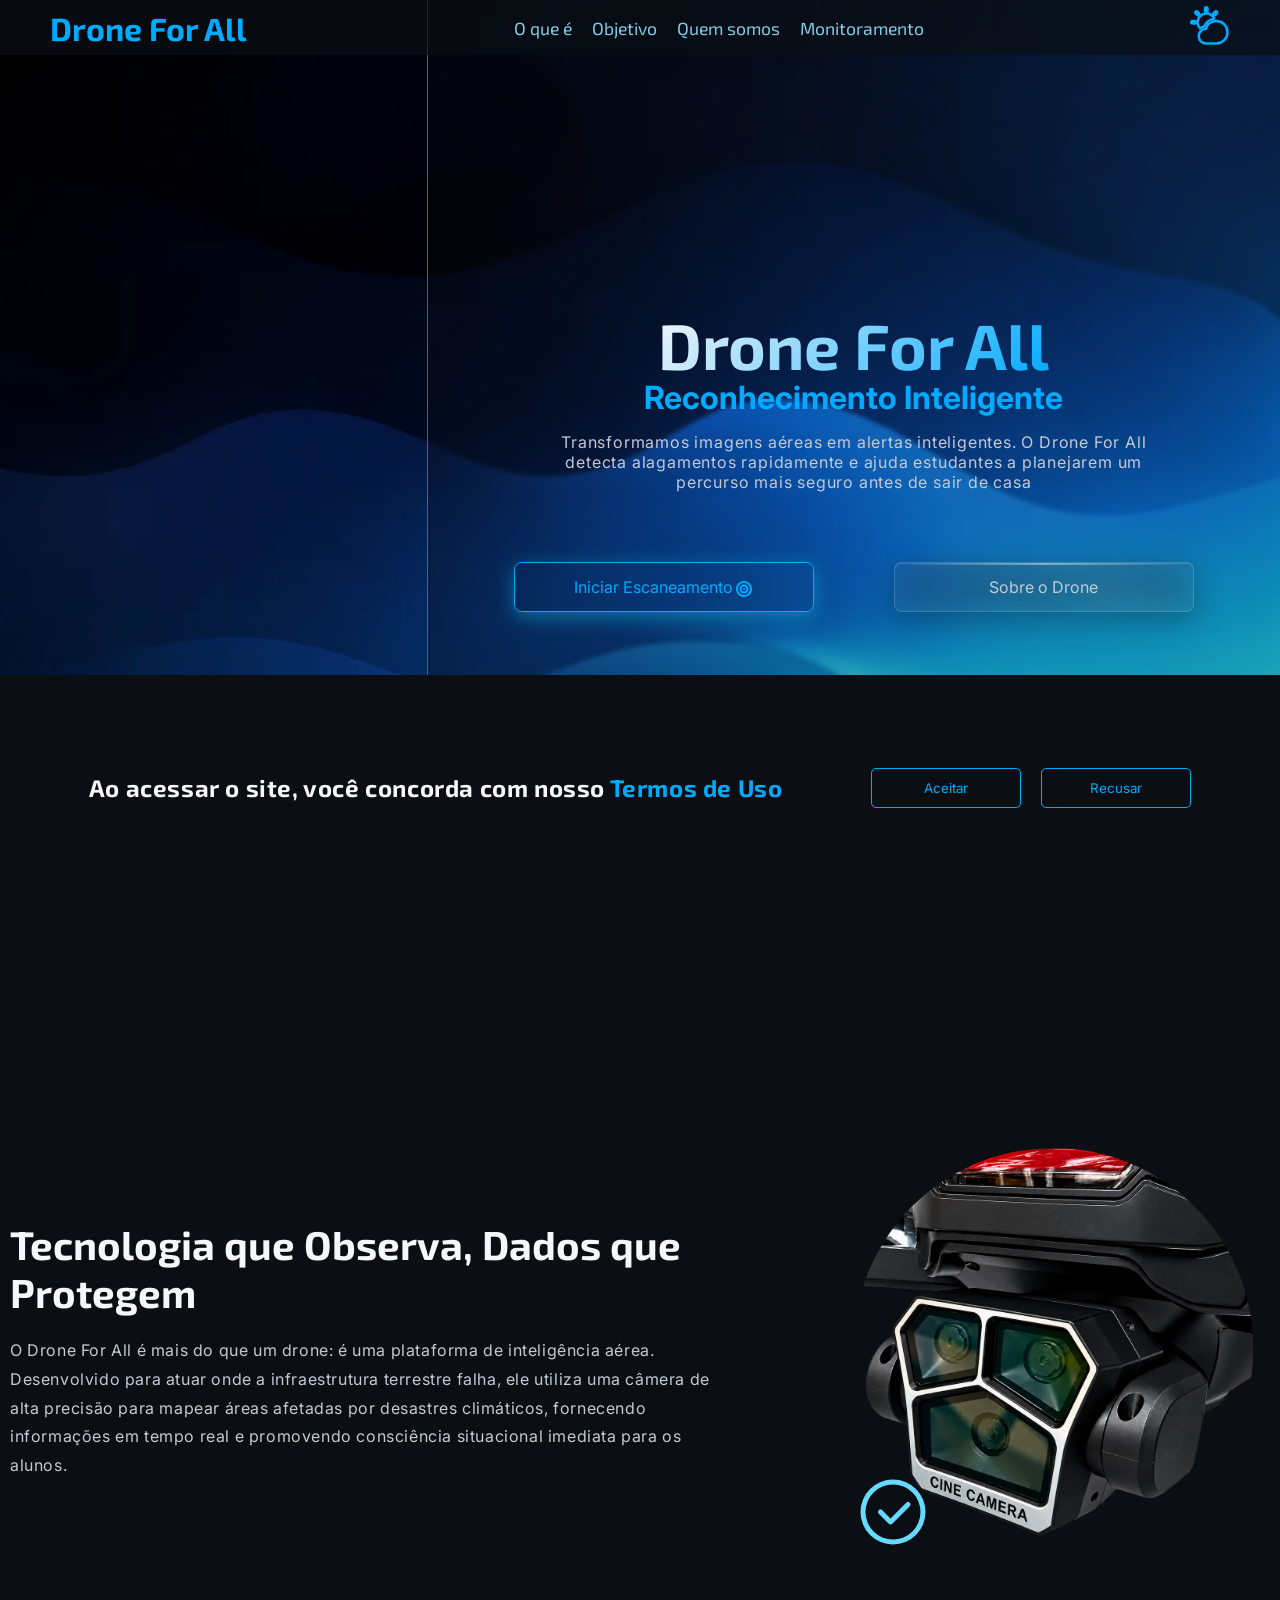
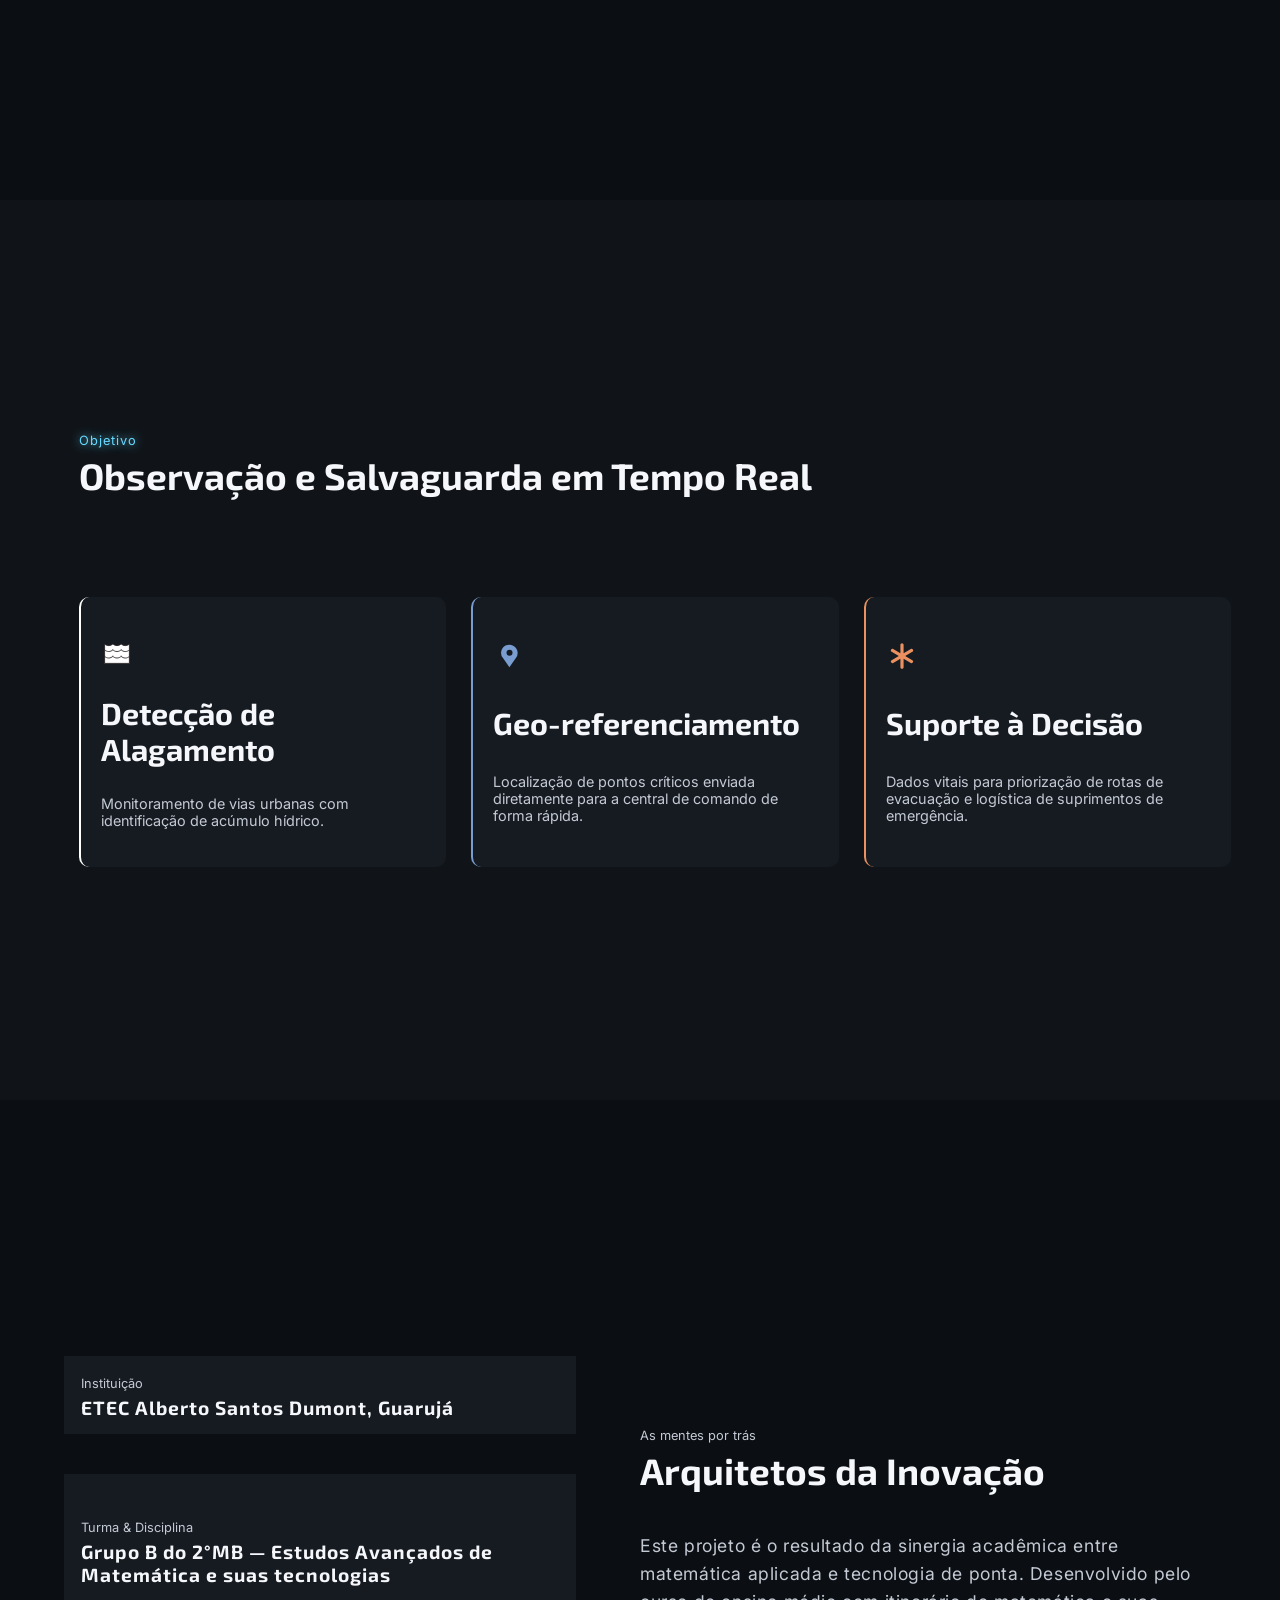
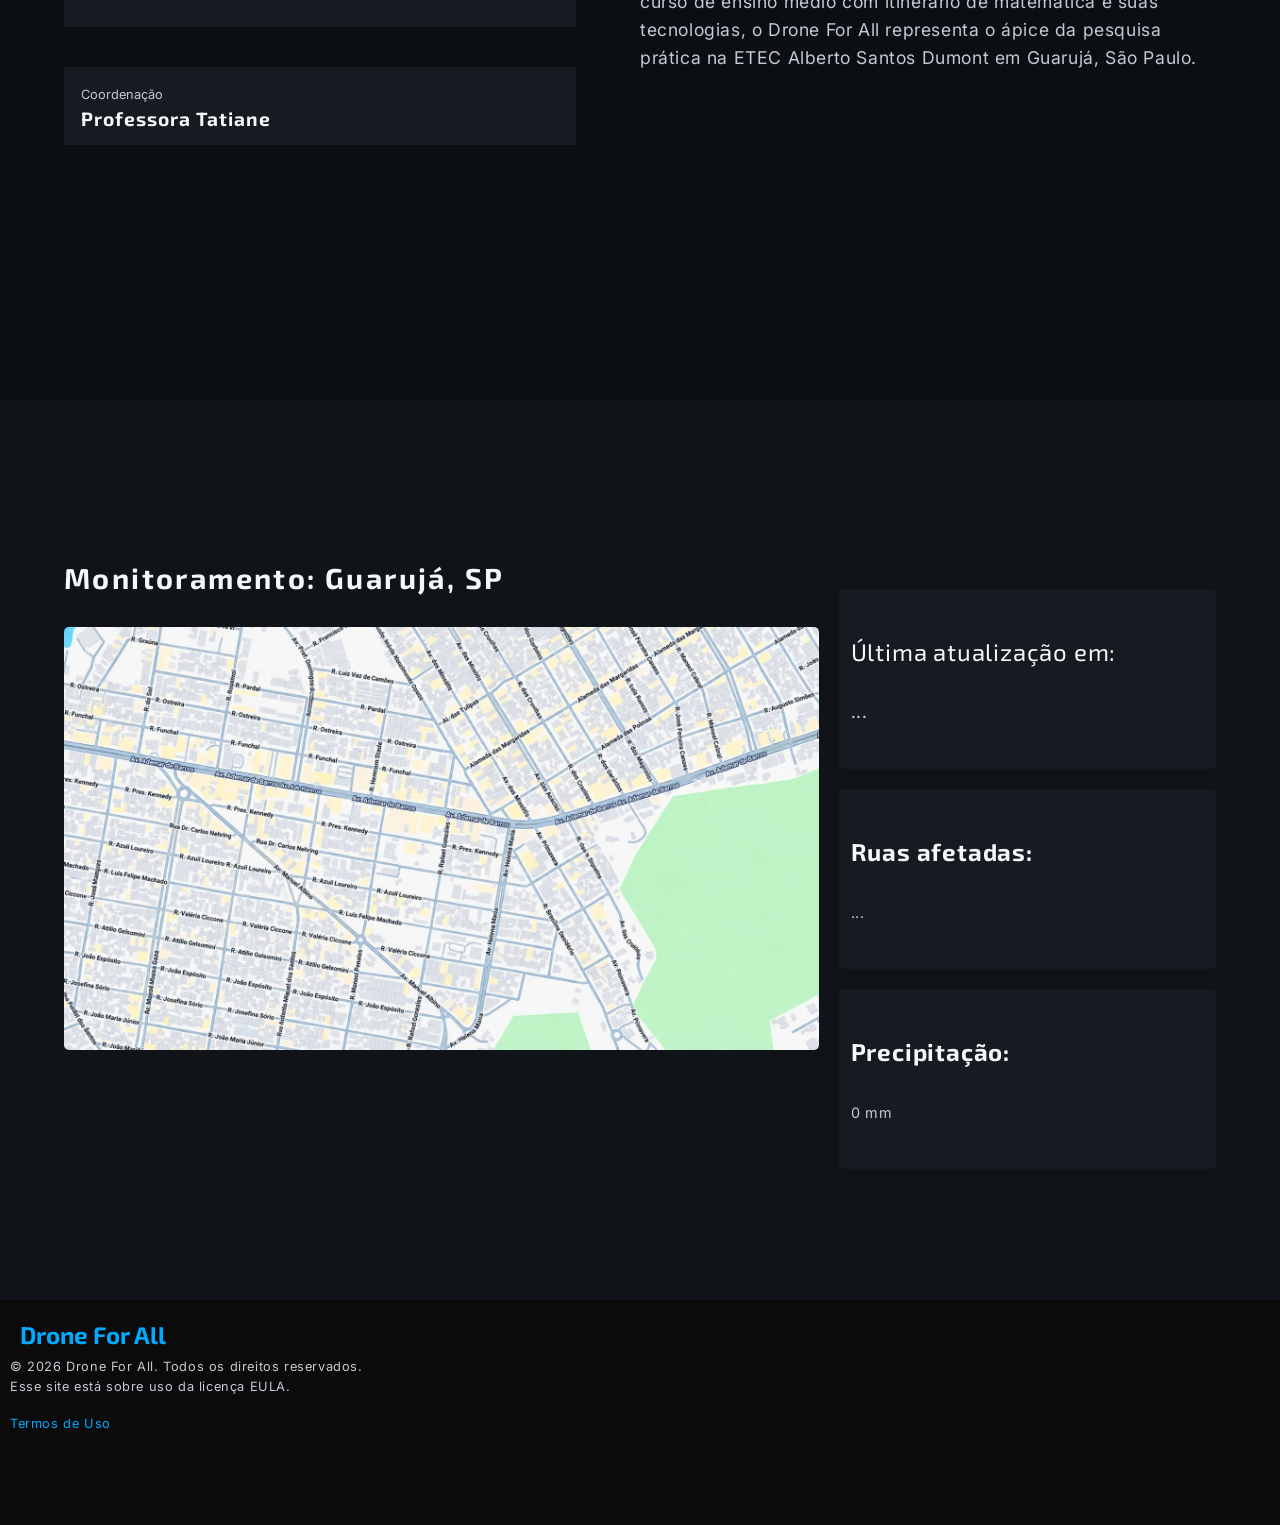
==== commit 5c926fd6: "Adicionar responsividade ao site" ====
--- a/index.html
+++ b/index.html
@@ -69,6 +69,12 @@
                 </svg>
             </a>
 
+            <button id="hamburger" aria-label="Menu" aria-expanded="false">
+                <span></span>
+                <span></span>
+                <span></span>
+            </button>
+
         </div>
 
     </header>
@@ -76,7 +82,7 @@
     <main>
         <div id="hero">
 
-            <div id="3d"></div>
+            <div id="threeD"></div>
 
             <div id="content-bg">
                 <div id="content">
--- a/style.css
+++ b/style.css
@@ -657,4 +657,415 @@
   100% {
     transform: translate(100%) rotate(45deg);
   }
-}+}
+
+/* ================================================================
+   HAMBÚRGUER — oculto no desktop, visível no mobile
+   ================================================================ */
+
+#hamburger {
+  display: none;
+  flex-direction: column;
+  justify-content: center;
+  gap: 6px;
+  background: none;
+  border: none;
+  cursor: pointer;
+  padding: 8px;
+}
+
+#hamburger span {
+  width: 24px;
+  height: 2px;
+  background-color: var(--primaria);
+  display: block;
+  transition: transform 0.3s ease, opacity 0.3s ease;
+  transform-origin: center;
+}
+
+#hamburger[aria-expanded="true"] span:nth-child(1) {
+  transform: translateY(8px) rotate(45deg);
+}
+
+#hamburger[aria-expanded="true"] span:nth-child(2) {
+  opacity: 0;
+  transform: scaleX(0);
+}
+
+#hamburger[aria-expanded="true"] span:nth-child(3) {
+  transform: translateY(-8px) rotate(-45deg);
+}
+
+
+/* ================================================================
+   TABLET — ≤ 1100px
+   ================================================================ */
+
+@media (max-width: 1100px) {
+
+  header {
+    padding: 0 25px;
+  }
+
+  header nav ul {
+    gap: 12px;
+  }
+
+  header nav ul li a {
+    font-size: 1rem;
+  }
+
+  main #hero {
+    grid-template: 1fr / 0.7fr 2fr;
+  }
+
+  main #hero #content h1 {
+    font-size: 1.6rem;
+  }
+
+  main #hero #content h1 span {
+    font-size: 3rem;
+  }
+
+  main #hero #buttons {
+    gap: 30px;
+  }
+
+  main #hero #buttons #scan-btn,
+  main #hero #buttons #about-btn {
+    width: 220px;
+  }
+
+  main #whatIs #items {
+    grid-template: 1fr / 1.5fr 1fr;
+  }
+
+  main #whatIs #items #text h1 {
+    font-size: 2rem;
+  }
+
+  main #whatIs #items #imgs #camera {
+    width: 20rem;
+    height: 20rem;
+  }
+
+  main #objective #flex #cards .card h1 {
+    font-size: 1.5rem;
+  }
+
+  main #objective #flex #cards .card {
+    padding: 10px 15px;
+  }
+
+  main #monitoring #grid {
+    gap: 15px;
+  }
+}
+
+
+/* ================================================================
+   MOBILE — ≤ 768px
+   ================================================================ */
+
+@media (max-width: 768px) {
+
+  /* ── Header ──────────────────────────────────────────────────── */
+
+  header {
+    padding: 0 20px;
+  }
+
+  header h1 {
+    font-size: 1.2rem;
+  }
+
+  /* Nav vira dropdown */
+  header nav {
+    position: absolute;
+    top: 55px;
+    left: 0;
+    width: 100%;
+    background: rgba(11, 15, 20, 0.97);
+    backdrop-filter: blur(12px);
+    -webkit-backdrop-filter: blur(12px);
+    max-height: 0;
+    overflow: hidden;
+    transition: max-height 0.35s ease, padding 0.35s ease;
+    padding: 0;
+    border-bottom: 1px solid transparent;
+  }
+
+  header nav.open {
+    max-height: 300px;
+    padding: 20px 0;
+    border-color: rgba(0, 170, 255, 0.15);
+  }
+
+  header nav ul {
+    flex-direction: column;
+    align-items: center;
+    gap: 18px;
+  }
+
+  header nav ul li a {
+    font-size: 1.1rem;
+  }
+
+  #hamburger {
+    display: flex;
+  }
+
+  /* ── Hero ────────────────────────────────────────────────────── */
+
+  main #hero {
+    grid-template: 1fr / 1fr;
+  }
+
+  main #hero #threeD {
+    display: none;
+  }
+
+  main #hero #content-bg {
+    border-left: none;
+  }
+
+  main #hero #content h1 {
+    font-size: 1.4rem;
+    padding: 0 20px;
+  }
+
+  main #hero #content h1 span {
+    font-size: 2.5rem;
+    line-height: 1.2;
+  }
+
+  main #hero #content p {
+    font-size: 0.9rem;
+    width: 88%;
+  }
+
+  main #hero #buttons {
+    flex-direction: column;
+    align-items: center;
+    gap: 15px;
+    transform: none;
+  }
+
+  main #hero #buttons #scan-btn,
+  main #hero #buttons #about-btn {
+    width: 75vw;
+    max-width: 300px;
+  }
+
+  /* ── Seções: altura flexível ─────────────────────────────────── */
+
+  main section {
+    height: auto;
+    min-height: 50dvh;
+  }
+
+  /* ── What Is ─────────────────────────────────────────────────── */
+
+  main #whatIs {
+    padding: 80px 20px 50px;
+    align-items: flex-start;
+  }
+
+  main #whatIs #items {
+    grid-template: auto auto / 1fr;
+    gap: 40px;
+  }
+
+  main #whatIs #items #text h1 {
+    font-size: 1.8rem;
+  }
+
+  main #whatIs #items #text p {
+    width: 100%;
+  }
+
+  main #whatIs #items #imgs {
+    display: flex;
+    justify-content: center;
+  }
+
+  main #whatIs #items #imgs #camera {
+    width: 65vw;
+    height: 65vw;
+    max-width: 260px;
+    max-height: 260px;
+  }
+
+  /* Ícone de check se reposiciona para não sair da tela */
+  main #whatIs #items #imgs #check-icon {
+    width: 3.5rem;
+    height: 3.5rem;
+  }
+
+  /* ── Objective ───────────────────────────────────────────────── */
+
+  main #objective #flex {
+    height: auto;
+    padding: 80px 20px 50px;
+    gap: 40px;
+  }
+
+  main #objective #flex #title h1 {
+    font-size: 1.8rem;
+  }
+
+  main #objective #flex #cards {
+    flex-direction: column;
+    width: 100%;
+    gap: 16px;
+  }
+
+  main #objective #flex #cards .card {
+    width: 100%;
+    height: auto;
+    min-height: 130px;
+  }
+
+  /* ── About Us ────────────────────────────────────────────────── */
+
+  main #aboutUs {
+    flex-direction: column;
+    padding: 80px 20px 50px;
+    gap: 40px;
+  }
+
+  main #aboutUs #container {
+    width: 100%;
+    height: auto;
+  }
+
+  main #aboutUs #container #group {
+    height: auto;
+    gap: 20px;
+  }
+
+  main #aboutUs #container #group .card {
+    max-width: 100%;
+    max-height: none;
+    height: auto;
+  }
+
+  main #aboutUs #container #group .card:nth-child(2) {
+    height: auto;
+    min-height: 80px;
+  }
+
+  main #aboutUs #content {
+    width: 100%;
+    height: auto;
+  }
+
+  main #aboutUs #content h1 {
+    font-size: 1.8rem;
+    margin: 5px 0 20px 0;
+  }
+
+  main #aboutUs #content p#description {
+    width: 100%;
+    font-size: 1rem;
+  }
+
+  /* ── Monitoring ──────────────────────────────────────────────── */
+
+  main #monitoring {
+    padding: 80px 20px 50px;
+    align-items: flex-start;
+  }
+
+  main #monitoring #grid {
+    width: 100%;
+    grid-template: auto auto / 1fr;
+    gap: 30px;
+  }
+
+  main #monitoring #grid #box h2 {
+    font-size: 1.3rem;
+    margin-bottom: 1.2rem;
+  }
+
+  main #monitoring #grid #card-box {
+    transform: none;
+  }
+
+  main #monitoring #grid #card-box .card {
+    height: auto;
+    min-height: 80px;
+    padding: 15px;
+  }
+
+  /* ── Banner de termos ────────────────────────────────────────── */
+
+  #termos[data-ativo="true"] {
+    flex-direction: column;
+    height: auto;
+    padding: 20px;
+    gap: 12px;
+    text-align: center;
+  }
+
+  #termos[data-ativo="true"] h2 {
+    font-size: 1rem;
+  }
+
+  /* ── Footer ──────────────────────────────────────────────────── */
+
+  footer {
+    height: auto;
+    padding: 20px;
+  }
+}
+
+
+/* ================================================================
+   MOBILE PEQUENO — ≤ 480px
+   ================================================================ */
+
+@media (max-width: 480px) {
+
+  header h1 {
+    font-size: 1rem;
+  }
+
+  main #hero #content h1 {
+    font-size: 1.1rem;
+  }
+
+  main #hero #content h1 span {
+    font-size: 2rem;
+  }
+
+  main #hero #content p {
+    font-size: 0.85rem;
+    width: 92%;
+  }
+
+  main #hero #buttons #scan-btn,
+  main #hero #buttons #about-btn {
+    width: 85vw;
+  }
+
+  main #whatIs #items #text h1 {
+    font-size: 1.5rem;
+  }
+
+  main #objective #flex #title h1 {
+    font-size: 1.5rem;
+  }
+
+  main #aboutUs #content h1 {
+    font-size: 1.5rem;
+  }
+
+  main #monitoring #grid #box h2 {
+    font-size: 1.1rem;
+  }
+
+  footer h3 {
+    font-size: 1.2rem;
+  }
+}
